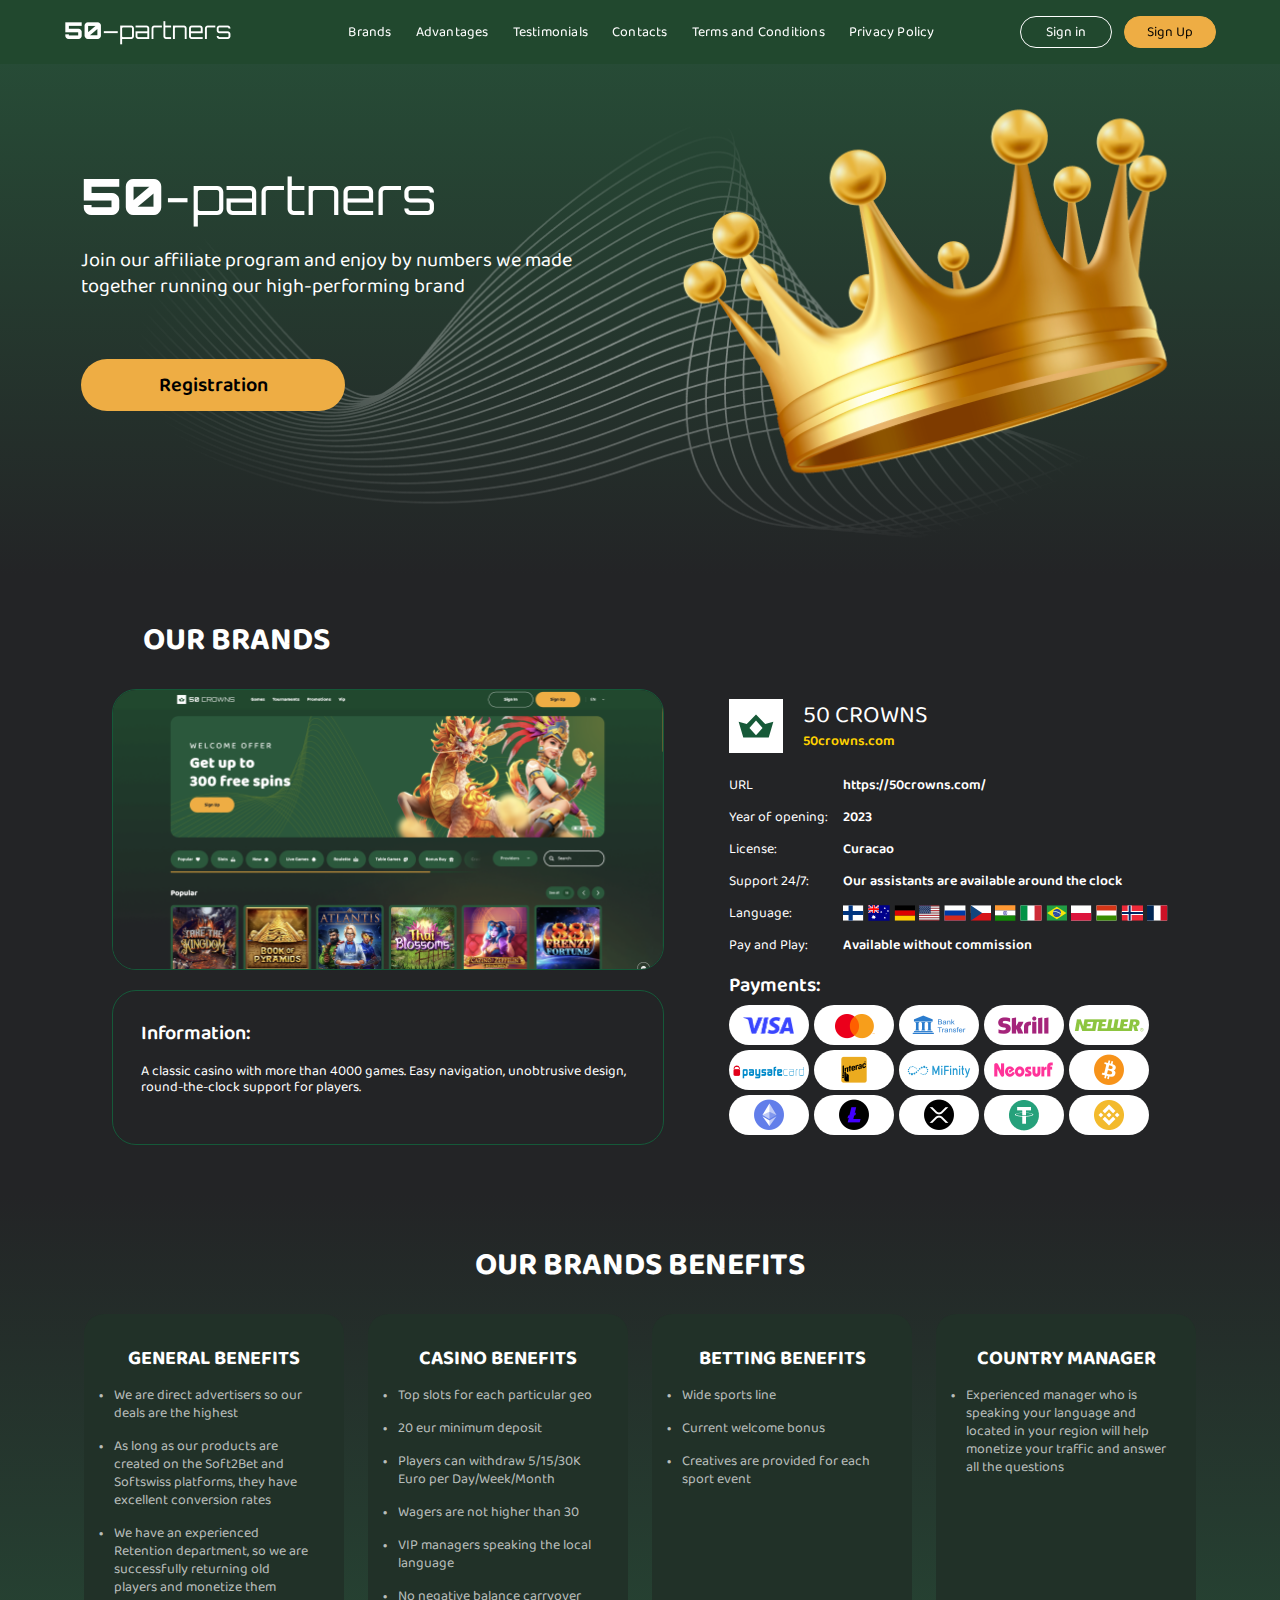
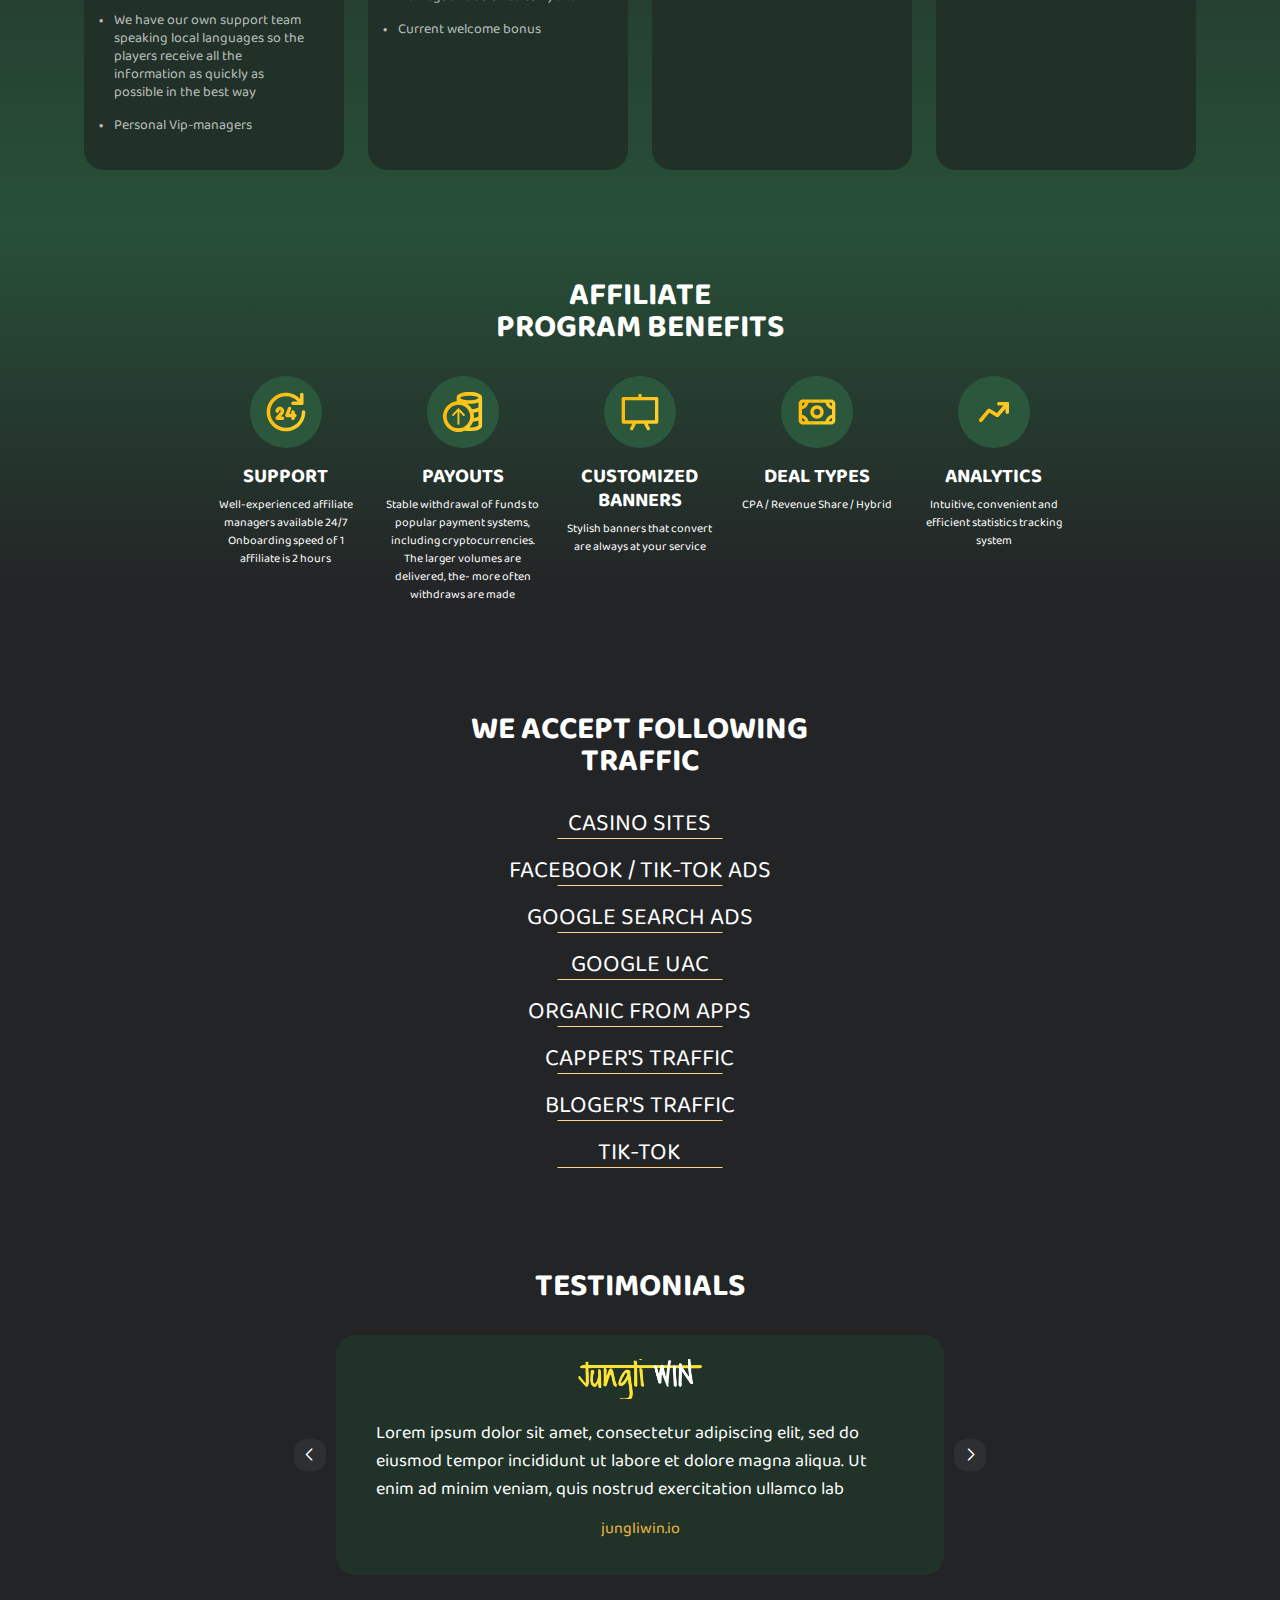
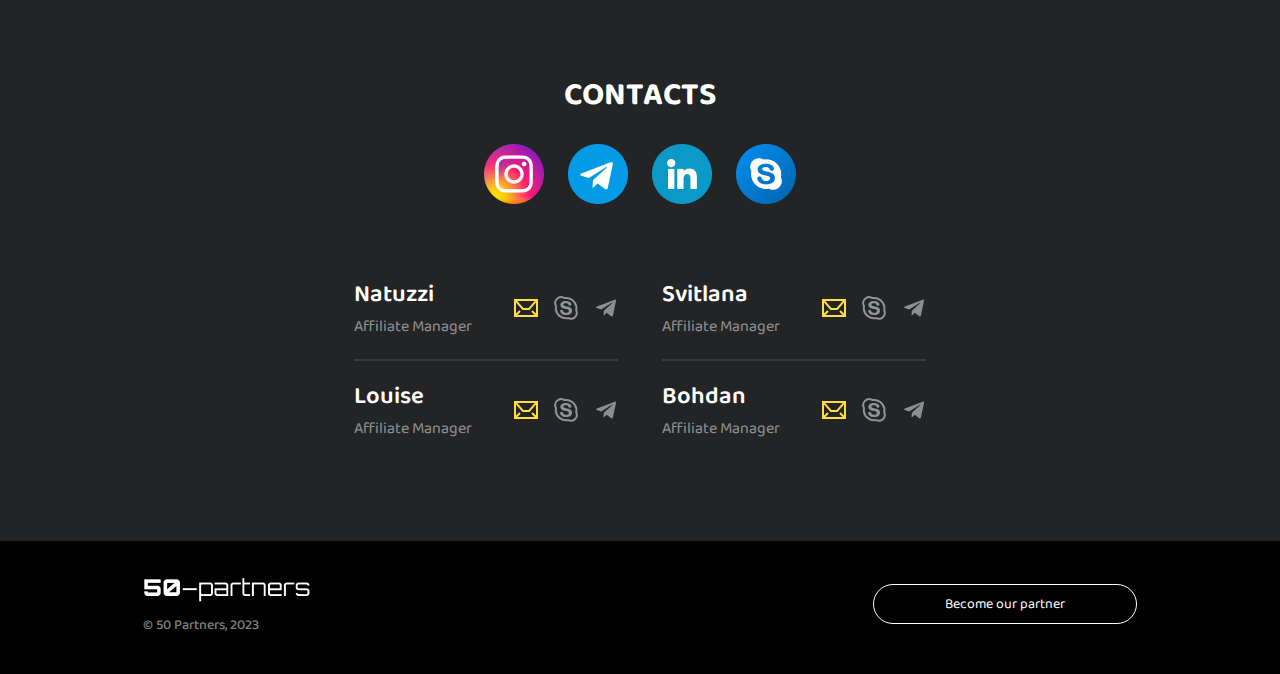
==== index.html @ 48971301 "img added" ====
<!DOCTYPE html>
<html lang="en">
  <head>
    <meta charset="UTF-8" />
    <meta http-equiv="X-UA-Compatible" content="IE=edge" />
    <meta name="viewport" content="width=device-width, initial-scale=1.0" />
    <link rel="icon" href="img/our-brands/flags/50-crowns_logo.svg" type="image/x-icon" />
    <link rel="preconnect" href="https://fonts.googleapis.com" />
    <link rel="preconnect" href="https://fonts.gstatic.com" crossorigin />
    <link
      href="https://fonts.googleapis.com/css2?family=Baloo+2:wght@400;500;700&family=Orbitron:wght@500;700;900&display=swap"
      rel="stylesheet"
    />
    <!-- Slider-swiper -->
    <link rel="stylesheet" href="https://cdn.jsdelivr.net/npm/swiper@9/swiper-bundle.min.css" />
    <!-- Slider-swiper -->
    <title>50 CROWNS</title>
    <link rel="stylesheet" href="css/index.css" />
  </head>
  <body>
    <header>
      <div class="header_wrapper mycontainer">
        <nav class="navbar">
          <a href="#" class="logo_wrapper">
            <img src="img/header/main-logo.png" alt="logo" class="main-logo" />
          </a>

          <ul class="navbar_menu">
            <li><a class="nav_elem" href="#">Brands</a></li>
            <li><a class="nav_elem" href="#">Advantages</a></li>
            <li><a class="nav_elem" href="#">Testimonials</a></li>
            <li><a class="nav_elem" href="#">Contacts</a></li>
            <li><a class="nav_elem" href="#">Terms and Conditions</a></li>
            <li><a class="nav_elem" href="#">Privacy Policy</a></li>
          </ul>
          <div class="header_button_pair">
            <button class="main_button">Sign in</button>
            <button class="main_button fill_button">Sign Up</button>
          </div>
          <div class="burger">
            <div class="burger_space" id="burger">
              <span class="stick"></span>
              <span class="stick"></span>
              <span class="stick"></span>
            </div>
          </div>
        </nav>
        <div class="popup" id="popup">
          <div class="popup_textblock" id="popupSlide">
            <ul class="navbar_menu_mobile">
              <li><a class="nav_elem_mobile" href="#">Brands</a></li>
              <li><a class="nav_elem_mobile" href="#">Advantages</a></li>
              <li><a class="nav_elem_mobile" href="#">Testimonials</a></li>
              <li><a class="nav_elem_mobile" href="#">Contacts</a></li>
              <li><a class="nav_elem_mobile" href="#">Terms and Conditions</a></li>
              <li><a class="nav_elem_mobile" href="#">Privacy Policy</a></li>
              <div class="header_button_pair mob_menu_buttons">
                <button class="main_button mob_menu_button button_background_change">
                  Sign in
                </button>
                <button class="main_button fill_button mob_menu_button">Sign Up</button>
              </div>
            </ul>
          </div>
        </div>
      </div>
    </header>
    <section class="main_picture">
      <!-- <img class="main_bg_image" src="img/main/main-crown.png" /> -->
      <div class="main_picture_wrapper">
        <img src="img/main/crown.png" alt="crown bg" class="main_picture_mobile-crown" />
        <img src="img/main/nest-big.png" alt="nest bg" class="main_picture_mobile-big-nest" />
        <img src="img/main/nest-small.png" alt="nest bg" class="main_picture_mobile-small-nest" />
        <div class="main_container">
          <div class="main_picture__content_wrapper">
            <h1><span class="bold-part">50</span>-partners</h1>
            <p class="main_picture__content_subtitle">
              Join our affiliate program and enjoy by numbers we made together running our
              high-performing brand
            </p>
            <button class="main_picture__content_registration_button fill_button">
              Registration
            </button>
          </div>
        </div>
      </div>
    </section>
    <section class="our_brands">
      <div class="mycontainer our_brands_container">
        <h2>OUR BRANDS</h2>
        <div class="our_brands_content">
          <div class="our_brands_content_windows">
            <div class="our_brands_content_windows_printscreen_wrapper">
              <img
                src="img/our-brands/game-screen.png"
                alt="game screen"
                class="our_brands_content_windows_printscreen"
              />
            </div>
            <div class="our_brands_content_windows_info">
              <p class="our_brands_content_windows_info__title">Information:</p>
              <p class="our_brands_content_windows_info__text">
                A classic casino with more than 4000 games. Easy navigation, unobtrusive design,
                round-the-clock support for players.
              </p>
            </div>
          </div>
          <div class="our_brands_content_info">
            <div class="our_brands_content_info__logo-text">
              <div class="our_brands_content_info__logo-text_logo_wrapper">
                <img src="img/our-brands/flags/50-crowns_logo.svg" alt="50-crowns small logo" />
              </div>
              <div class="our_brands_content_info__logo-text_title_wrapper">
                <p class="our_brands_content_info__logo-text_title">50 CROWNS</p>
                <a
                  href="https://www.50crowns.com/"
                  class="our_brands_content_info__logo-text_subtitle"
                  >50crowns.com</a
                >
              </div>
            </div>
            <div class="our_brands_content_info__priorities">
              <div class="our_brands_content_info__priorities_titles">
                <p class="our_brands_content_info__priorities_title">URL</p>
                <p class="our_brands_content_info__priorities_title">Year of opening:</p>
                <p class="our_brands_content_info__priorities_title">License:</p>
                <p class="our_brands_content_info__priorities_title">Support 24/7:</p>
                <p class="our_brands_content_info__priorities_title move-down-lang">Language:</p>
                <p class="our_brands_content_info__priorities_title move-down">Pay and Play:</p>
              </div>
              <div class="our_brands_content_info__priorities_parameters">
                <div class="our_brands_content_info__priorities_parameter">
                  <a
                    href="https://50crowns.com/"
                    class="our_brands_content_info__priorities_parameter-link"
                    >https://50crowns.com/</a
                  >
                </div>
                <div class="our_brands_content_info__priorities_parameter">2023</div>
                <div class="our_brands_content_info__priorities_parameter">Curacao</div>
                <div class="our_brands_content_info__priorities_parameter">
                  Our assistants are available around the clock
                </div>
                <div class="our_brands_content_info__priorities_parameter">
                  <div class="our_brands_content_info__priorities_parameter_flags_wrapper">
                    <img src="img/our-brands/flags/finland.svg" alt="" class="flag" />
                    <img src="img/our-brands/flags/australia.svg" alt="" class="flag" />
                    <img src="img/our-brands/flags/germany.svg" alt="" class="flag" />
                    <img src="img/our-brands/flags/US.svg" alt="" class="flag" />
                    <img src="img/our-brands/flags/russia.svg" alt="" class="flag" />
                    <img src="img/our-brands/flags/Chekh.svg" alt="" class="flag" />
                    <img src="img/our-brands/flags/India.svg" alt="" class="flag" />
                    <img src="img/our-brands/flags/Latvia.svg" alt="" class="flag" />
                    <img src="img/our-brands/flags/Brazil.svg" alt="" class="flag" />
                    <img src="img/our-brands/flags/Poland.svg" alt="" class="flag" />
                    <img src="img/our-brands/flags/Hungary.svg" alt="" class="flag" />
                    <img src="img/our-brands/flags/Norway.svg" alt="" class="flag" />
                    <img src="img/our-brands/flags/France.svg" alt="" class="flag" />
                  </div>
                </div>
                <div class="our_brands_content_info__priorities_parameter">
                  Available without commission
                </div>
              </div>
            </div>
            <div class="our_brands_content_info__payments">
              <p class="our_brands_content_info__payments_title">Payments:</p>
              <div class="our_brands_content_info__payments_items">
                <div class="our_brands_content_info__payments_item">
                  <img src="img/our-brands/payments/visa.png" alt="" class="payment_type visa" />
                </div>
                <div class="our_brands_content_info__payments_item">
                  <img
                    src="img/our-brands/payments/mastercard.png"
                    alt=""
                    class="payment_type mastercard"
                  />
                </div>
                <div class="our_brands_content_info__payments_item">
                  <img
                    src="img/our-brands/payments/bank-transfer.png"
                    alt=""
                    class="payment_type bank_transfer"
                  />
                </div>
                <div class="our_brands_content_info__payments_item">
                  <img
                    src="img/our-brands/payments/skrill.png"
                    alt=""
                    class="payment_type skrill"
                  />
                </div>
                <div class="our_brands_content_info__payments_item">
                  <img
                    src="img/our-brands/payments/neteller.png"
                    alt=""
                    class="payment_type neteller"
                  />
                </div>
                <div class="our_brands_content_info__payments_item">
                  <img
                    src="img/our-brands/payments/paysafecard.png"
                    alt=""
                    class="payment_type paysafecard"
                  />
                </div>
                <div class="our_brands_content_info__payments_item">
                  <img
                    src="img/our-brands/payments/interac.png"
                    alt=""
                    class="payment_type interac"
                  />
                </div>
                <div class="our_brands_content_info__payments_item">
                  <img
                    src="img/our-brands/payments/mifinity.png"
                    alt=""
                    class="payment_type mifinity"
                  />
                </div>
                <div class="our_brands_content_info__payments_item">
                  <img
                    src="img/our-brands/payments/neosurf.png"
                    alt=""
                    class="payment_type neosurf"
                  />
                </div>
                <div class="our_brands_content_info__payments_item">
                  <img src="img/our-brands/payments/btc.png" alt="" class="payment_type btc" />
                </div>
                <div class="our_brands_content_info__payments_item">
                  <img
                    src="img/our-brands/payments/etc-blue-arrows.png"
                    alt=""
                    class="payment_type etc"
                  />
                </div>
                <div class="our_brands_content_info__payments_item">
                  <img
                    src="img/our-brands/payments/ltc-big-L.png"
                    alt=""
                    class="payment_type ltc"
                  />
                </div>
                <div class="our_brands_content_info__payments_item">
                  <img
                    src="img/our-brands/payments/xrp-big-X.png"
                    alt=""
                    class="payment_type bigx"
                  />
                </div>
                <div class="our_brands_content_info__payments_item">
                  <img src="img/our-brands/payments/big-T.png" alt="" class="payment_type bigt" />
                </div>
                <div class="our_brands_content_info__payments_item">
                  <img
                    src="img/our-brands/payments/BNB-last-orange.png"
                    alt=""
                    class="payment_type bnb"
                  />
                </div>
              </div>
            </div>
          </div>
        </div>
      </div>
    </section>
    <section class="benefits">
      <div class="mycontainer">
        <h2 class="middle_title">OUR BRANDS BENEFITS</h2>
        <div class="benefits_content">
          <div class="benefits_content_pair">
            <div class="benefits_content_item">
              <p class="benefits_content_item_title">GENERAL BENEFITS</p>
              <ul class="benefits_content_item_text-list">
                <li class="benefits_content_item_text">
                  We are direct advertisers so our deals are the highest
                </li>
                <li class="benefits_content_item_text">
                  As long as our products are created on the Soft2Bet and Softswiss platforms, they
                  have excellent conversion rates
                </li>
                <li class="benefits_content_item_text">
                  We have an experienced Retention department, so we are successfully returning old
                  players and monetize them
                </li>
                <li class="benefits_content_item_text">
                  We have our own support team speaking local languages so the players receive all
                  the information as quickly as possible in the best way
                </li>
                <li class="benefits_content_item_text">Personal Vip-managers</li>
              </ul>
            </div>
            <div class="benefits_content_item">
              <p class="benefits_content_item_title">CASINO BENEFITS</p>
              <ul class="benefits_content_item_text-list">
                <li class="benefits_content_item_text">Top slots for each particular geo</li>
                <li class="benefits_content_item_text">20 eur minimum deposit</li>
                <li class="benefits_content_item_text">
                  Players can withdraw 5/15/30K Euro per Day/Week/Month
                </li>
                <li class="benefits_content_item_text">Wagers are not higher than 30</li>
                <li class="benefits_content_item_text">VIP managers speaking the local language</li>
                <li class="benefits_content_item_text">No negative balance carryover</li>
                <li class="benefits_content_item_text">Current welcome bonus</li>
              </ul>
            </div>
          </div>
          <div class="benefits_content_pair">
            <div class="benefits_content_item">
              <p class="benefits_content_item_title">BETTING BENEFITS</p>
              <ul class="benefits_content_item_text-list">
                <li class="benefits_content_item_text">Wide sports line</li>
                <li class="benefits_content_item_text">Current welcome bonus</li>
                <li class="benefits_content_item_text">
                  Creatives are provided for each sport event
                </li>
              </ul>
            </div>
            <div class="benefits_content_item">
              <p class="benefits_content_item_title">COUNTRY MANAGER</p>
              <ul class="benefits_content_item_text-list">
                <li class="benefits_content_item_text">
                  Experienced manager who is speaking your language and located in your region will
                  help monetize your traffic and answer all the questions
                </li>
              </ul>
            </div>
          </div>
        </div>
      </div>
    </section>
    <section class="affiliate">
      <div class="mycontainer affiliate_container">
        <h2 class="middle_title">AFFILIATE<br />PROGRAM BENEFITS</h2>
        <div class="affiliate_content_wrapper">
          <div class="affiliate_group3">
            <div class="affiliate_content_item">
              <div class="affiliate_content_item_icon_wrapper">
                <img
                  src="img/affiliate/support.svg"
                  alt="support icon"
                  class="affiliate_content_item_icon"
                />
              </div>
              <p class="affiliate_content_item_title">SUPPORT</p>
              <p class="affiliate_content_item_text">
                Well-experienced affiliate managers available 24/7 Onboarding speed of 1 affiliate
                is 2 hours
              </p>
            </div>
            <div class="affiliate_content_item">
              <div class="affiliate_content_item_icon_wrapper">
                <img
                  src="img/affiliate/payouts.svg"
                  alt="payouts icon"
                  class="affiliate_content_item_icon"
                />
              </div>
              <p class="affiliate_content_item_title">PAYOUTS</p>
              <p class="affiliate_content_item_text">
                Stable withdrawal of funds to popular payment systems, including cryptocurrencies.
                The larger volumes are delivered, the- more often withdraws are made
              </p>
            </div>
            <div class="affiliate_content_item">
              <div class="affiliate_content_item_icon_wrapper">
                <img
                  src="img/affiliate/banners.svg"
                  alt="banners icon"
                  class="affiliate_content_item_icon"
                />
              </div>
              <p class="affiliate_content_item_title">
                CUSTOMIZED <br />
                BANNERS
              </p>
              <p class="affiliate_content_item_text">
                Stylish banners that convert are always at your service
              </p>
            </div>
          </div>
          <div class="affiliate_group2">
            <div class="affiliate_content_item">
              <div class="affiliate_content_item_icon_wrapper">
                <img
                  src="img/affiliate/money.svg"
                  alt="money icon"
                  class="affiliate_content_item_icon"
                />
              </div>
              <p class="affiliate_content_item_title">DEAL TYPES</p>
              <p class="affiliate_content_item_text">CPA / Revenue Share / Hybrid</p>
            </div>
            <div class="affiliate_content_item">
              <div class="affiliate_content_item_icon_wrapper">
                <img
                  src="img/affiliate/graph-arrow.svg"
                  alt="graph icon"
                  class="affiliate_content_item_icon"
                />
              </div>
              <p class="affiliate_content_item_title">ANALYTICS</p>
              <p class="affiliate_content_item_text">
                Intuitive, convenient and efficient statistics tracking system
              </p>
            </div>
          </div>
        </div>
      </div>
    </section>
    <section class="traffic">
      <div class="mycontainer">
        <h2 class="middle_title">
          WE ACCEPT FOLLOWING<br />
          TRAFFIC
        </h2>
        <div class="traffic_content_wrapper">
          <p class="traffic_content_item">CASINO SITES</p>
          <p class="traffic_content_item">FACEBOOK / TIK-TOK ADS</p>
          <p class="traffic_content_item">GOOGLE SEARCH ADS</p>
          <p class="traffic_content_item">GOOGLE UAC</p>
          <p class="traffic_content_item">ORGANIC FROM APPS</p>
          <p class="traffic_content_item">CAPPER'S TRAFFIC</p>
          <p class="traffic_content_item">BLOGER'S TRAFFIC</p>
          <p class="traffic_content_item">TIK-TOK</p>
        </div>
      </div>
    </section>
    <section class="testimonials">
      <div class="mycontainer">
        <h2 class="middle_title">TESTIMONIALS</h2>
      </div>
      <div class="testimonials_slider">
        <div class="swiper-button-prev"></div>
        <div class="swiper mySwiper">
          <div class="swiper-wrapper">
            <div class="swiper-slide">
              <div class="testimonials_slider_logo_wrapper">
                <img src="img/testimonials/content-logo.png" alt="jungli win logo" />
              </div>
              <p class="testimonials_slider_text">
                Lorem ipsum dolor sit amet, consectetur adipiscing elit, sed do eiusmod tempor
                incididunt ut labore et dolore magna aliqua. Ut enim ad minim veniam, quis nostrud
                exercitation ullamco lab
              </p>
              <a class="testimonials_slider_link" href="http://jungliwin.io/">jungliwin.io</a>
            </div>
            <div class="swiper-slide">
              <div class="testimonials_slider_logo_wrapper">
                <img
                  class="testimonials_slider_logo"
                  src="img/testimonials/content-logo.png"
                  alt="jungli win logo"
                />
              </div>
              <p class="testimonials_slider_text">
                Lorem ipsum dolor sit amet, consectetur adipiscing elit, sed do eiusmod tempor
                incididunt ut labore et dolore magna aliqua. Ut enim ad minim veniam, quis nostrud
                exercitation ullamco lab
              </p>
              <a class="testimonials_slider_link" href="http://jungliwin.io/">jungliwin.io</a>
            </div>
            <div class="swiper-slide">
              <div class="testimonials_slider_logo_wrapper">
                <img src="img/testimonials/content-logo.png" alt="jungli win logo" />
              </div>
              <p class="testimonials_slider_text">
                Lorem ipsum dolor sit amet, consectetur adipiscing elit, sed do eiusmod tempor
                incididunt ut labore et dolore magna aliqua. Ut enim ad minim veniam, quis nostrud
                exercitation ullamco lab
              </p>
              <a class="testimonials_slider_link" href="http://jungliwin.io/">jungliwin.io</a>
            </div>
          </div>
        </div>
        <div class="swiper-button-next"></div>
      </div>
    </section>
    <section class="contacts">
      <div class="mycontainer contacts_container">
        <h2 class="middle_title">CONTACTS</h2>
        <div class="contacts_socials_wrapper">
          <a href="" class="contacts_socials_link">
            <img
              src="img/contacts/instagram.png"
              alt="instagram icon"
              class="contacts_socials_img"
            />
          </a>
          <a href="" class="contacts_socials_link">
            <img src="img/contacts/telegram.png" alt="telegram icon" class="contacts_socials_img" />
          </a>
          <a href="" class="contacts_socials_link">
            <img src="img/contacts/linkedin.png" alt="linkedin icon" class="contacts_socials_img" />
          </a>
          <a href="" class="contacts_socials_link">
            <img src="img/contacts/skype.png" alt="skype icon" class="contacts_socials_img" />
          </a>
        </div>
        <div class="contacts_persons_wrapper">
          <div class="contacts_persons_pair">
            <div class="contacts_person underline-add">
              <div class="contacts_person_info">
                <p class="contacts_person_info_name">Natuzzi</p>
                <p class="contacts_person_info_position">Affiliate Manager</p>
              </div>
              <div class="contacts_person_links">
                <a href="" class="contact_person_link">
                  <img
                    src="img/contacts/letter.svg"
                    alt="letter icon"
                    class="contact_person_links_icon"
                  />
                </a>
                <a href="" class="contact_person_link">
                  <img
                    src="img/contacts/skype.svg"
                    alt="skype icon"
                    class="contact_person_links_icon"
                  />
                </a>
                <a href="" class="contact_person_link">
                  <img
                    src="img/contacts/telegram.svg"
                    alt="telegram icon"
                    class="contact_person_links_icon"
                  />
                </a>
              </div>
            </div>
            <div class="contacts_person underline-add">
              <div class="contacts_person_info">
                <p class="contacts_person_info_name">Svitlana</p>
                <p class="contacts_person_info_position">Affiliate Manager</p>
              </div>
              <div class="contacts_person_links">
                <a href="" class="contact_person_link">
                  <img
                    src="img/contacts/letter.svg"
                    alt="letter icon"
                    class="contact_person_links_icon"
                  />
                </a>
                <a href="" class="contact_person_link">
                  <img
                    src="img/contacts/skype.svg"
                    alt="skype icon"
                    class="contact_person_links_icon"
                  />
                </a>
                <a href="" class="contact_person_link">
                  <img
                    src="img/contacts/telegram.svg"
                    alt="telegram icon"
                    class="contact_person_links_icon"
                  />
                </a>
              </div>
            </div>
          </div>
          <div class="contacts_persons_pair">
            <div class="contacts_person">
              <div class="contacts_person_info">
                <p class="contacts_person_info_name">Louise</p>
                <p class="contacts_person_info_position">Affiliate Manager</p>
              </div>
              <div class="contacts_person_links">
                <a href="" class="contact_person_link">
                  <img
                    src="img/contacts/letter.svg"
                    alt="letter icon"
                    class="contact_person_links_icon"
                  />
                </a>
                <a href="" class="contact_person_link">
                  <img
                    src="img/contacts/skype.svg"
                    alt="skype icon"
                    class="contact_person_links_icon"
                  />
                </a>
                <a href="" class="contact_person_link">
                  <img
                    src="img/contacts/telegram.svg"
                    alt="telegram icon"
                    class="contact_person_links_icon"
                  />
                </a>
              </div>
            </div>
            <div class="contacts_person">
              <div class="contacts_person_info">
                <p class="contacts_person_info_name">Bohdan</p>
                <p class="contacts_person_info_position">Affiliate Manager</p>
              </div>
              <div class="contacts_person_links">
                <a href="" class="contact_person_link">
                  <img
                    src="img/contacts/letter.svg"
                    alt="letter icon"
                    class="contact_person_links_icon"
                  />
                </a>
                <a href="" class="contact_person_link">
                  <img
                    src="img/contacts/skype.svg"
                    alt="skype icon"
                    class="contact_person_links_icon"
                  />
                </a>
                <a href="" class="contact_person_link">
                  <img
                    src="img/contacts/telegram.svg"
                    alt="telegram icon"
                    class="contact_person_links_icon"
                  />
                </a>
              </div>
            </div>
          </div>
        </div>
      </div>
    </section>
    <footer>
      <div class="mycontainer footer_container">
        <div class="logo_copy">
          <img src="img/header/main-logo.png" alt="footer logo" class="footer_logo" />
          <p class="footer_copyright">© 50 Partners, 2023</p>
        </div>
        <button class="footer_button main_button">Become our partner</button>
      </div>
    </footer>
    <script src="js/script.js"></script>
    <!-- Swiper JS -->
    <script src="https://cdn.jsdelivr.net/npm/swiper@9/swiper-bundle.min.js"></script>
    <!-- Swiper JS -->
    <!-- Initialize Swiper -->
    <script>
      var swiper = new Swiper('.mySwiper', {
        navigation: {
          nextEl: '.swiper-button-next',
          prevEl: '.swiper-button-prev',
        },
        loop: true,
        autoplay: {
          delay: 3000,
        },
      });
    </script>
    <!-- Initialize Swiper -->
  </body>
</html>
---- css/index.css ----
@import url(common.css);
@import url(header.css);
@import url(main-picture.css);
@import url(our_brands.css);
@import url(benefits.css);
@import url(affiliate.css);
@import url(traffic.css);
@import url(testimonials.css);
@import url(contact.css);
@import url(footer.css);
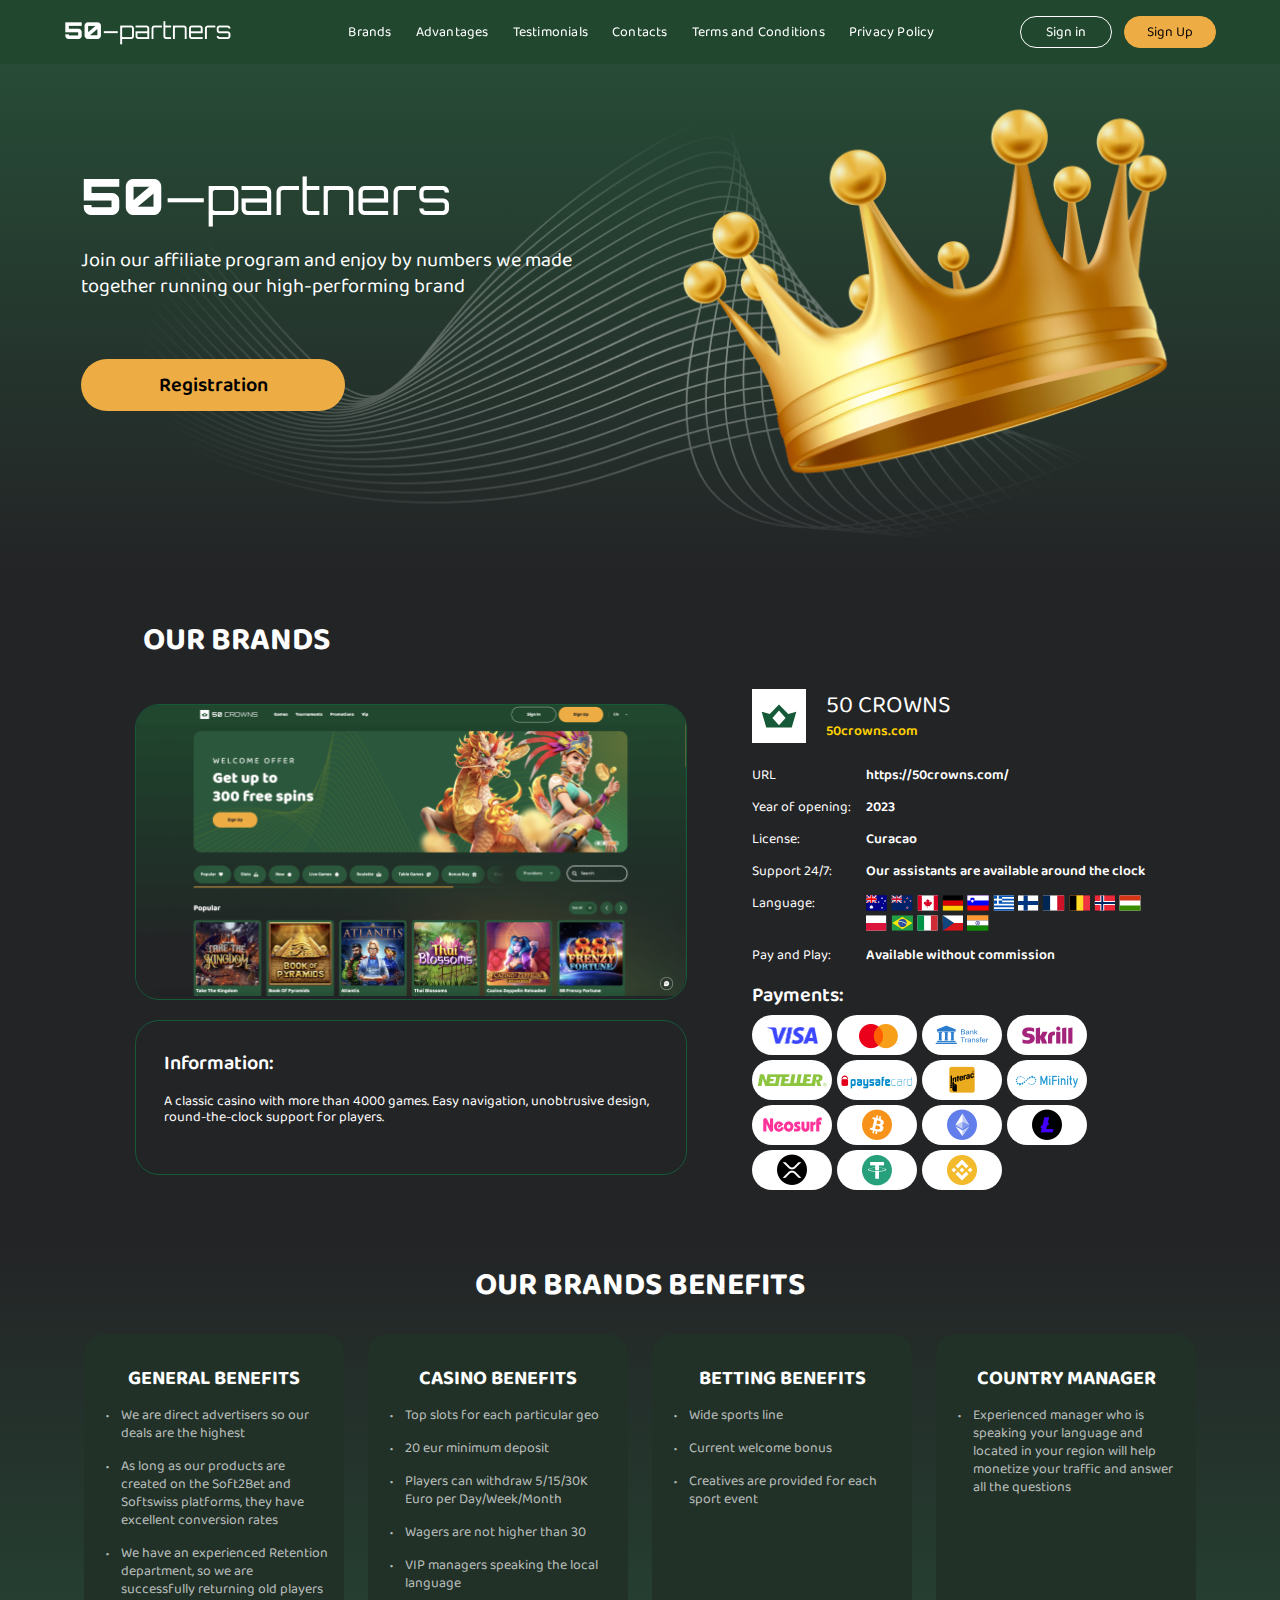
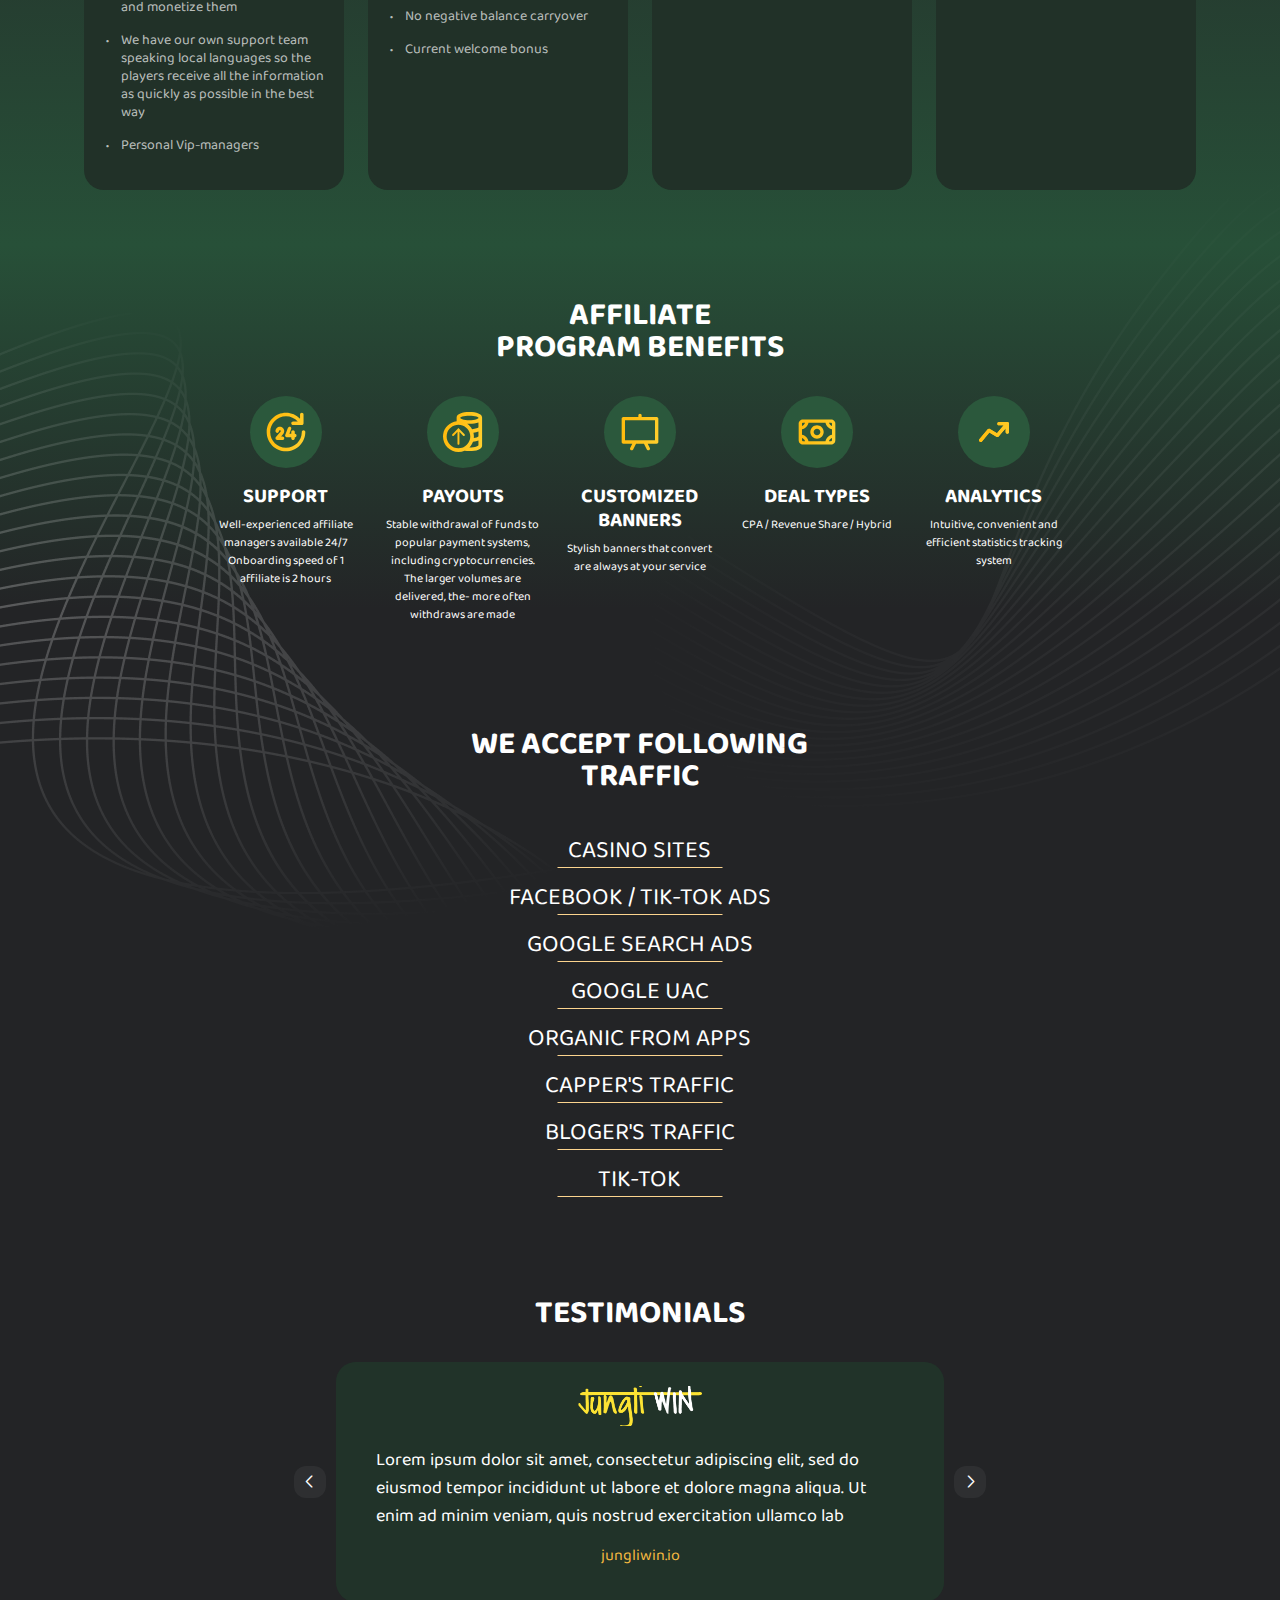
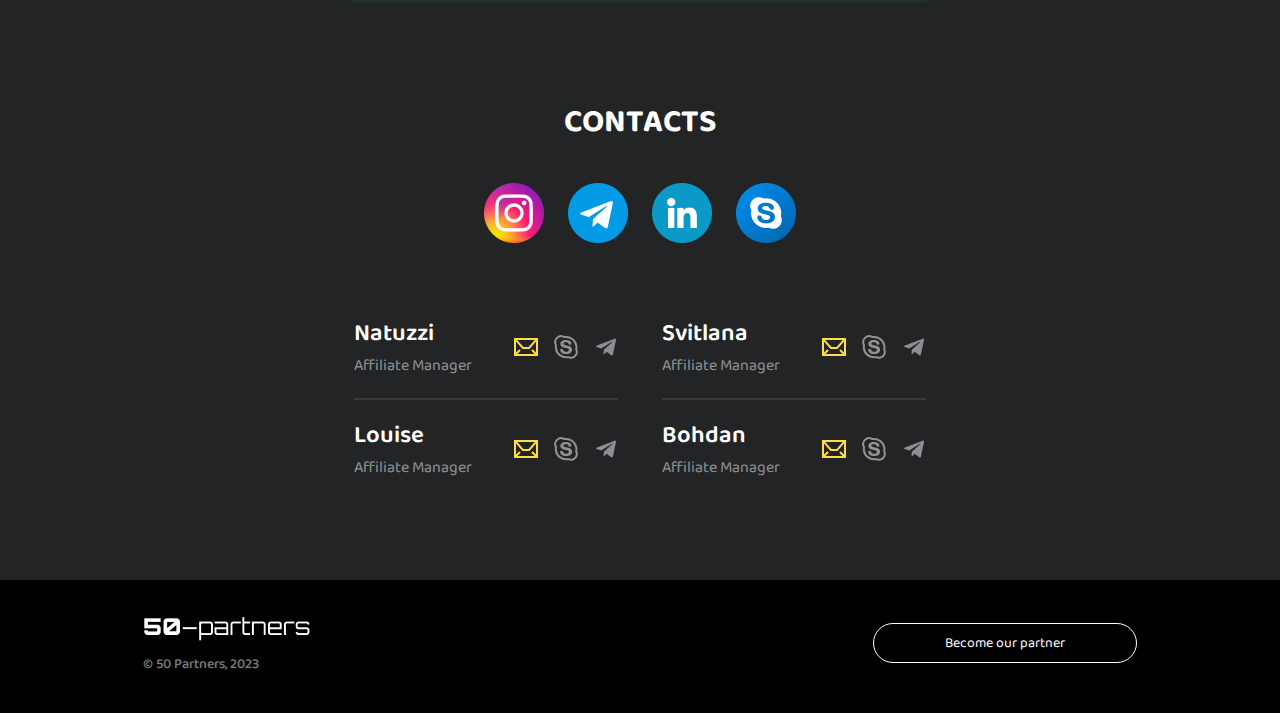
==== commit a9cdabd9: "fixes" ====
--- a/index.html
+++ b/index.html
@@ -73,7 +73,7 @@
         <img src="img/main/nest-small.png" alt="nest bg" class="main_picture_mobile-small-nest" />
         <div class="main_container">
           <div class="main_picture__content_wrapper">
-            <h1><span class="bold-part">50</span>-partners</h1>
+            <h1><span class="bold-part">50</span>—partners</h1>
             <p class="main_picture__content_subtitle">
               Join our affiliate program and enjoy by numbers we made together running our
               high-performing brand
@@ -143,19 +143,22 @@
                 </div>
                 <div class="our_brands_content_info__priorities_parameter">
                   <div class="our_brands_content_info__priorities_parameter_flags_wrapper">
+                    <img src="img/our-brands/flags/australia.svg" alt="" class="flag" />
+                    <img src="img/our-brands/flags/new-zeland.svg" alt="" class="flag" />
+                    <img src="img/our-brands/flags/Canada.svg" alt="" class="flag" />
+                    <img src="img/our-brands/flags/germany.svg" alt="" class="flag" />
+                    <img src="img/our-brands/flags/Slovenia.svg" alt="" class="flag" />
+                    <img src="img/our-brands/flags/ISR.svg" alt="" class="flag" />
                     <img src="img/our-brands/flags/finland.svg" alt="" class="flag" />
-                    <img src="img/our-brands/flags/australia.svg" alt="" class="flag" />
-                    <img src="img/our-brands/flags/germany.svg" alt="" class="flag" />
-                    <img src="img/our-brands/flags/US.svg" alt="" class="flag" />
-                    <img src="img/our-brands/flags/russia.svg" alt="" class="flag" />
+                    <img src="img/our-brands/flags/France.svg" alt="" class="flag" />
+                    <img src="img/our-brands/flags/Belgium.svg" alt="" class="flag" />
+                    <img src="img/our-brands/flags/Norway.svg" alt="" class="flag" />
+                    <img src="img/our-brands/flags/Hungary.svg" alt="" class="flag" />
+                    <img src="img/our-brands/flags/Poland.svg" alt="" class="flag" />
+                    <img src="img/our-brands/flags/Brazil.svg" alt="" class="flag" />
+                    <img src="img/our-brands/flags/Latvia.svg" alt="" class="flag" />
                     <img src="img/our-brands/flags/Chekh.svg" alt="" class="flag" />
                     <img src="img/our-brands/flags/India.svg" alt="" class="flag" />
-                    <img src="img/our-brands/flags/Latvia.svg" alt="" class="flag" />
-                    <img src="img/our-brands/flags/Brazil.svg" alt="" class="flag" />
-                    <img src="img/our-brands/flags/Poland.svg" alt="" class="flag" />
-                    <img src="img/our-brands/flags/Hungary.svg" alt="" class="flag" />
-                    <img src="img/our-brands/flags/Norway.svg" alt="" class="flag" />
-                    <img src="img/our-brands/flags/France.svg" alt="" class="flag" />
                   </div>
                 </div>
                 <div class="our_brands_content_info__priorities_parameter">
@@ -266,8 +269,8 @@
       </div>
     </section>
     <section class="benefits">
-      <div class="mycontainer">
-        <h2 class="middle_title">OUR BRANDS BENEFITS</h2>
+      <div class="mycontainer benefints_container">
+        <h2 class="middle_title our_brands_title">OUR BRANDS BENEFITS</h2>
         <div class="benefits_content">
           <div class="benefits_content_pair">
             <div class="benefits_content_item">
@@ -331,6 +334,16 @@
       </div>
     </section>
     <section class="affiliate">
+      <img
+        src="img/affiliate/left-nest.png"
+        alt="left nest background"
+        class="affiliate-left-nest"
+      />
+      <img
+        src="img/affiliate/right-nest.png"
+        alt="right nest background"
+        class="affiliate-right-nest"
+      />
       <div class="mycontainer affiliate_container">
         <h2 class="middle_title">AFFILIATE<br />PROGRAM BENEFITS</h2>
         <div class="affiliate_content_wrapper">
@@ -411,7 +424,7 @@
     </section>
     <section class="traffic">
       <div class="mycontainer">
-        <h2 class="middle_title">
+        <h2 class="middle_title traffic_title">
           WE ACCEPT FOLLOWING<br />
           TRAFFIC
         </h2>
@@ -479,7 +492,7 @@
     </section>
     <section class="contacts">
       <div class="mycontainer contacts_container">
-        <h2 class="middle_title">CONTACTS</h2>
+        <h2 class="middle_title contacts_title">CONTACTS</h2>
         <div class="contacts_socials_wrapper">
           <a href="" class="contacts_socials_link">
             <img
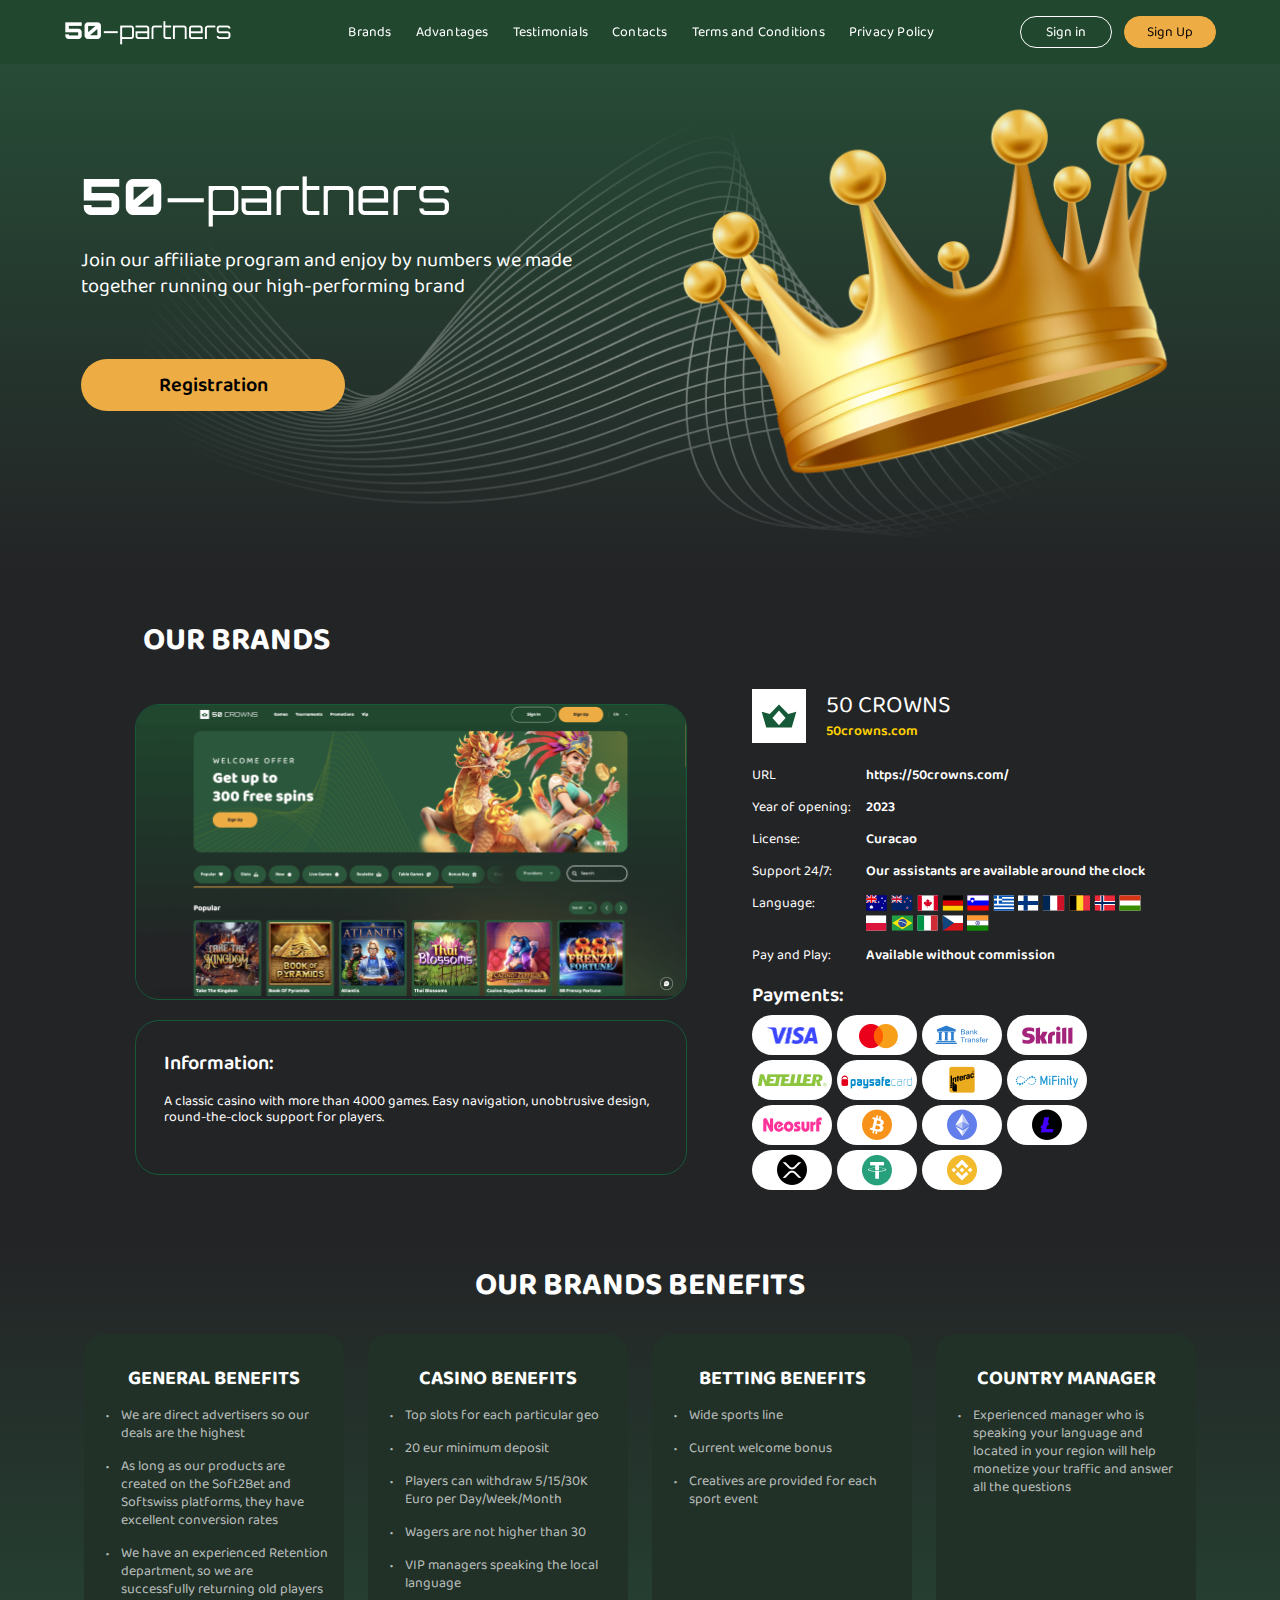
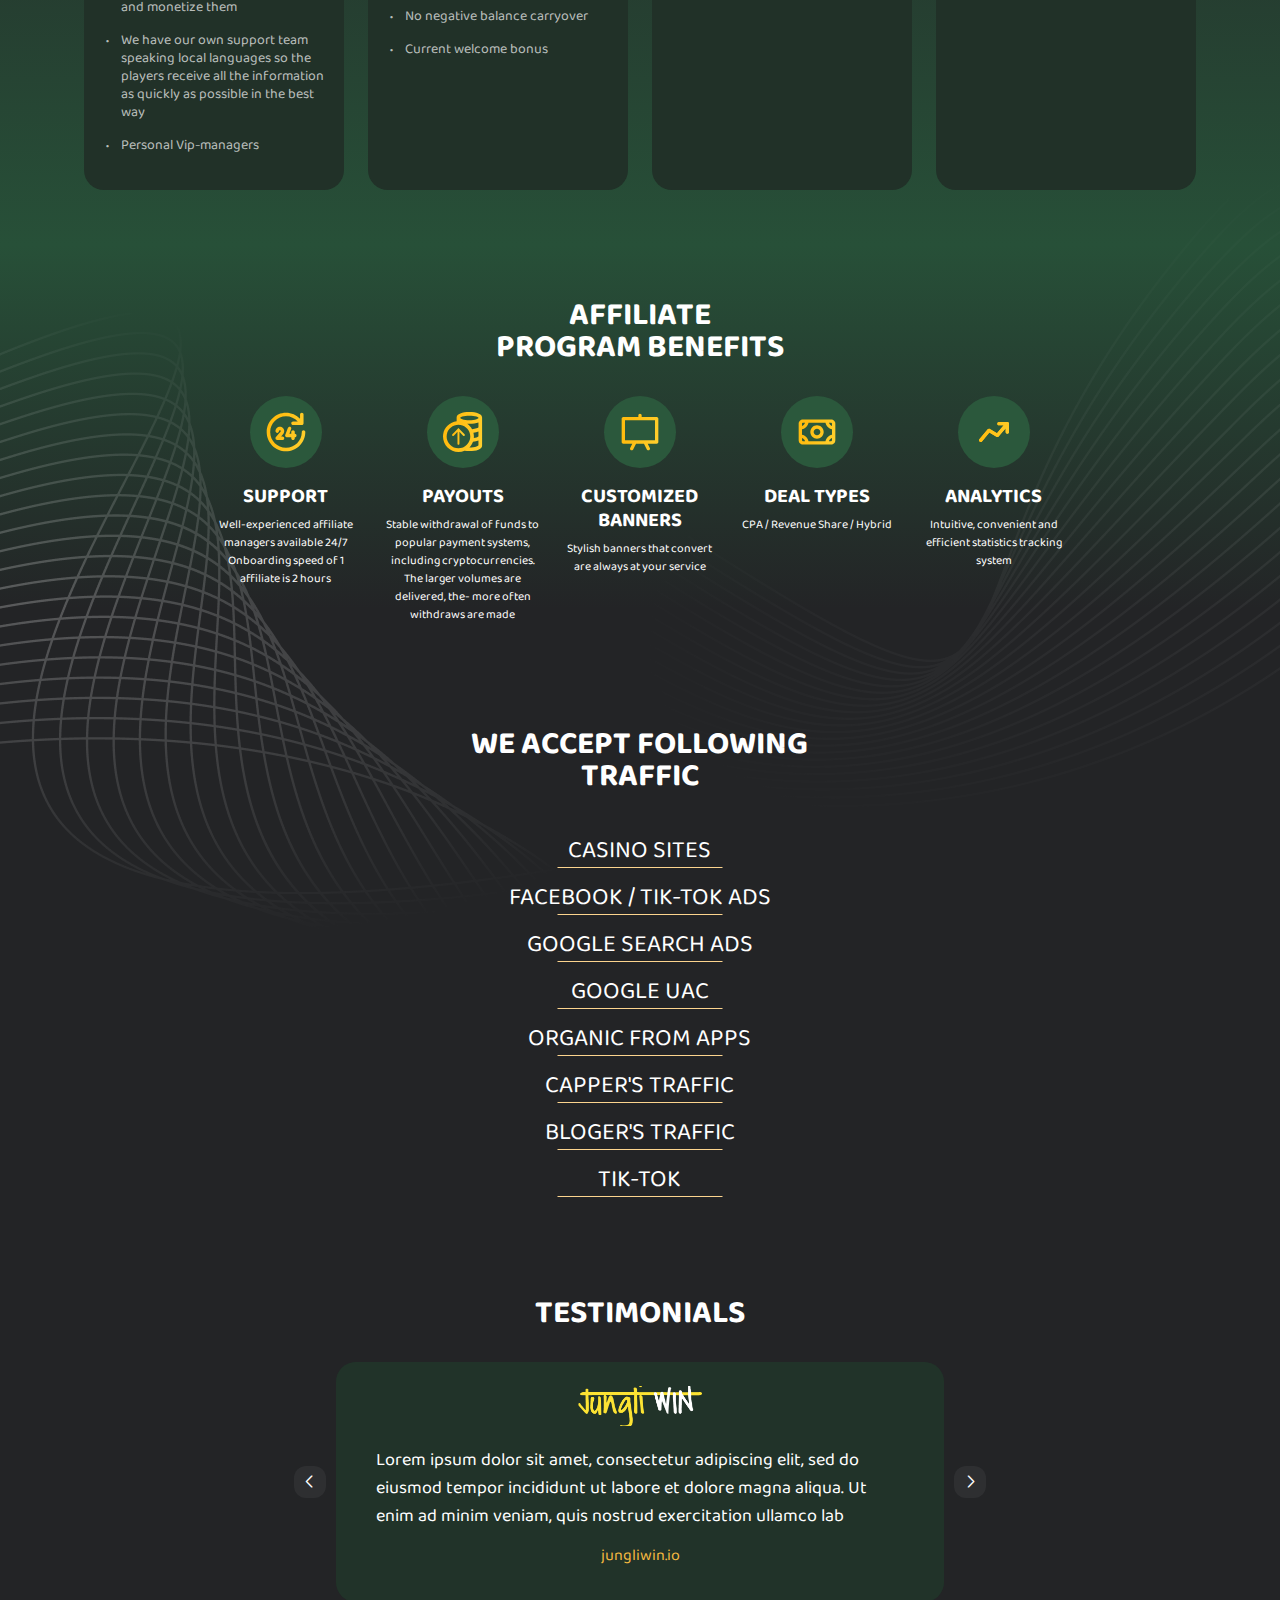
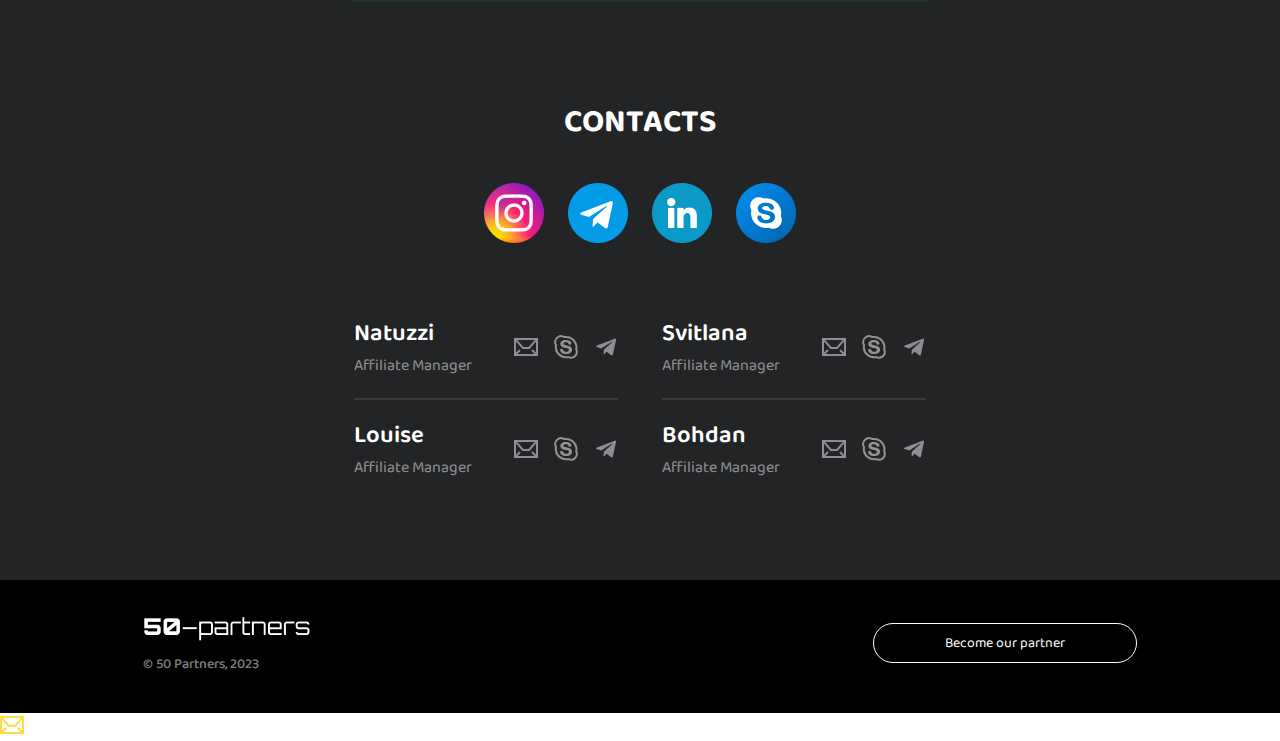
==== commit ebac4a44: "svg items hover added" ====
--- a/index.html
+++ b/index.html
@@ -26,12 +26,12 @@
           </a>
 
           <ul class="navbar_menu">
-            <li><a class="nav_elem" href="#">Brands</a></li>
-            <li><a class="nav_elem" href="#">Advantages</a></li>
-            <li><a class="nav_elem" href="#">Testimonials</a></li>
-            <li><a class="nav_elem" href="#">Contacts</a></li>
-            <li><a class="nav_elem" href="#">Terms and Conditions</a></li>
-            <li><a class="nav_elem" href="#">Privacy Policy</a></li>
+            <li><p class="nav_elem" href="" onclick="scrollToBrands()">Brands</p></li>
+            <li><p class="nav_elem" href="#" onclick="scrollToAdvantages()">Advantages</p></li>
+            <li><p class="nav_elem" href="#" onclick="scrollToTestimonials()">Testimonials</p></li>
+            <li><p class="nav_elem" href="#" onclick="scrollToContacts()">Contacts</p></li>
+            <li><p class="nav_elem" href="#">Terms and Conditions</p></li>
+            <li><p class="nav_elem" href="#">Privacy Policy</p></li>
           </ul>
           <div class="header_button_pair">
             <button class="main_button">Sign in</button>
@@ -85,7 +85,7 @@
         </div>
       </div>
     </section>
-    <section class="our_brands">
+    <section class="our_brands" id="brands">
       <div class="mycontainer our_brands_container">
         <h2>OUR BRANDS</h2>
         <div class="our_brands_content">
@@ -268,7 +268,7 @@
         </div>
       </div>
     </section>
-    <section class="benefits">
+    <section class="benefits" id="advantages">
       <div class="mycontainer benefints_container">
         <h2 class="middle_title our_brands_title">OUR BRANDS BENEFITS</h2>
         <div class="benefits_content">
@@ -440,7 +440,7 @@
         </div>
       </div>
     </section>
-    <section class="testimonials">
+    <section class="testimonials" id="testimonials">
       <div class="mycontainer">
         <h2 class="middle_title">TESTIMONIALS</h2>
       </div>
@@ -490,7 +490,7 @@
         <div class="swiper-button-next"></div>
       </div>
     </section>
-    <section class="contacts">
+    <section class="contacts" id="contacts">
       <div class="mycontainer contacts_container">
         <h2 class="middle_title contacts_title">CONTACTS</h2>
         <div class="contacts_socials_wrapper">
@@ -520,25 +520,51 @@
               </div>
               <div class="contacts_person_links">
                 <a href="" class="contact_person_link">
-                  <img
-                    src="img/contacts/letter.svg"
-                    alt="letter icon"
-                    class="contact_person_links_icon"
-                  />
-                </a>
-                <a href="" class="contact_person_link">
-                  <img
-                    src="img/contacts/skype.svg"
-                    alt="skype icon"
-                    class="contact_person_links_icon"
-                  />
-                </a>
-                <a href="" class="contact_person_link">
-                  <img
-                    src="img/contacts/telegram.svg"
-                    alt="telegram icon"
-                    class="contact_person_links_icon"
-                  />
+                  <svg width="24" height="18" viewBox="0 0 24 18">
+                    <path
+                      d="M3.2748 2H20.7252L14.5487 9H9.45127L3.2748 2ZM2 14.5858V3.5781L8.25016 10.6616L8.54873 11H9H15H15.4513L15.7498 10.6616L22 3.5781V14.5858L18.7071 11.2929L17.2929 12.7071L20.5858 16H3.41421L6.70711 12.7071L5.29289 11.2929L2 14.5858ZM2 0H0V2V16V18H2H22H24V16V2V0H22H2Z"
+                      fill="#8C8E91"
+                    />
+                  </svg>
+                </a>
+                <a href="" class="contact_person_link">
+                  <svg
+                    width="24"
+                    height="24"
+                    viewBox="0 0 24 24"
+                    fill="none"
+                    xmlns="http://www.w3.org/2000/svg"
+                  >
+                    <path
+                      fill-rule="evenodd"
+                      clip-rule="evenodd"
+                      d="M17.1666 17.2255C16.5069 17.9652 15.6767 18.4389 14.7335 18.7069C12.9649 19.2084 11.1769 19.2257 9.41512 18.7031C7.81221 18.2275 6.62927 17.2485 6.15862 15.6066C5.8244 14.4422 6.58639 13.5728 7.76251 13.7092C8.27116 13.7678 8.60538 14.0714 8.84314 14.4883C8.99222 14.7506 9.11695 15.0264 9.25142 15.2973C9.68796 16.1802 10.3915 16.6798 11.3912 16.7883C12.2097 16.8767 13.001 16.8191 13.7581 16.4809C14.0514 16.3502 14.3106 16.1696 14.522 15.9294C15.0882 15.2848 14.9859 14.3721 14.2911 13.8639C13.6197 13.3729 12.8139 13.2423 12.0295 13.0703C10.907 12.8234 9.7815 12.5899 8.72621 12.1259C7.63584 11.6465 6.74912 10.95 6.46361 9.73366C6.13231 8.32234 6.52987 7.12911 7.67579 6.21353C8.68626 5.40651 9.90233 5.14519 11.1613 5.03758C11.4526 5.01261 11.7479 5.03374 12.0412 5.03374C13.2036 5.003 14.3359 5.15479 15.3854 5.68224C16.1883 6.08671 16.8538 6.63721 17.2407 7.4644C17.4297 7.86887 17.5203 8.3012 17.3985 8.73257C17.2504 9.25618 16.8889 9.62126 16.3403 9.73078C15.7683 9.84511 15.2373 9.75576 14.8767 9.23312C14.7052 8.98429 14.5405 8.72969 14.3856 8.47029C13.8945 7.64598 13.1949 7.18675 12.201 7.19059C11.7469 7.19251 11.2957 7.1781 10.8514 7.28378C10.4529 7.3789 10.0875 7.54318 9.78442 7.81988C9.2446 8.31369 9.26506 8.99293 9.84094 9.44448C10.22 9.74231 10.6692 9.90755 11.133 10.0248C12.2214 10.2986 13.3157 10.5532 14.4032 10.8327C14.9946 10.9855 15.5608 11.2142 16.1094 11.4851C18.6594 12.7456 18.4772 15.7536 17.1666 17.2255Z"
+                      fill="white"
+                      fill-opacity="0.5"
+                    />
+                    <path
+                      fill-rule="evenodd"
+                      clip-rule="evenodd"
+                      d="M22.2851 14.5182C22.2198 14.3693 22.1915 14.2319 22.2256 14.0667C22.4731 12.8609 22.4819 11.6514 22.2792 10.4351C21.3847 5.07706 16.2642 1.32058 10.824 2.04593C10.5054 2.08821 10.2413 2.03921 9.95483 1.88837C7.65521 0.677846 4.84305 1.09385 2.97314 2.90387C1.1315 4.687 0.668649 7.47313 1.84867 9.74239C1.97339 9.98161 2.01139 10.1968 1.95585 10.4629C1.84185 11.0067 1.8321 11.5639 1.80579 12.1442C1.82528 12.468 1.83113 12.8187 1.86815 13.1665C2.48399 18.9731 7.87835 23.0467 13.7521 22.1407C13.9324 22.1128 14.0825 22.1426 14.2423 22.2223C15.3521 22.7738 16.5448 22.9083 17.7453 22.72C21.6732 22.1042 23.8607 18.1238 22.2851 14.5182Z"
+                      stroke="white"
+                      stroke-opacity="0.5"
+                      stroke-width="2"
+                    />
+                  </svg>
+                </a>
+                <a href="" class="contact_person_link">
+                  <svg
+                    width="24"
+                    height="24"
+                    viewBox="0 0 24 24"
+                    fill="none"
+                    xmlns="http://www.w3.org/2000/svg"
+                  >
+                    <path
+                      d="M20.6651 3.71682L2.93509 10.5538C1.72509 11.0398 1.73209 11.7148 2.71309 12.0158L7.26509 13.4358L17.7971 6.79082C18.2951 6.48782 18.7501 6.65082 18.3761 6.98282L9.8431 14.6838H9.84109L9.8431 14.6848L9.5291 19.3768C9.9891 19.3768 10.1921 19.1658 10.4501 18.9168L12.6611 16.7668L17.2601 20.1638C18.1081 20.6308 18.7171 20.3908 18.9281 19.3788L21.9471 5.15082C22.2561 3.91182 21.4741 3.35082 20.6651 3.71682Z"
+                      fill="#8C8E91"
+                    />
+                  </svg>
                 </a>
               </div>
             </div>
@@ -549,25 +575,51 @@
               </div>
               <div class="contacts_person_links">
                 <a href="" class="contact_person_link">
-                  <img
-                    src="img/contacts/letter.svg"
-                    alt="letter icon"
-                    class="contact_person_links_icon"
-                  />
-                </a>
-                <a href="" class="contact_person_link">
-                  <img
-                    src="img/contacts/skype.svg"
-                    alt="skype icon"
-                    class="contact_person_links_icon"
-                  />
-                </a>
-                <a href="" class="contact_person_link">
-                  <img
-                    src="img/contacts/telegram.svg"
-                    alt="telegram icon"
-                    class="contact_person_links_icon"
-                  />
+                  <svg width="24" height="18" viewBox="0 0 24 18">
+                    <path
+                      d="M3.2748 2H20.7252L14.5487 9H9.45127L3.2748 2ZM2 14.5858V3.5781L8.25016 10.6616L8.54873 11H9H15H15.4513L15.7498 10.6616L22 3.5781V14.5858L18.7071 11.2929L17.2929 12.7071L20.5858 16H3.41421L6.70711 12.7071L5.29289 11.2929L2 14.5858ZM2 0H0V2V16V18H2H22H24V16V2V0H22H2Z"
+                      fill="#8C8E91"
+                    />
+                  </svg>
+                </a>
+                <a href="" class="contact_person_link">
+                  <svg
+                    width="24"
+                    height="24"
+                    viewBox="0 0 24 24"
+                    fill="none"
+                    xmlns="http://www.w3.org/2000/svg"
+                  >
+                    <path
+                      fill-rule="evenodd"
+                      clip-rule="evenodd"
+                      d="M17.1666 17.2255C16.5069 17.9652 15.6767 18.4389 14.7335 18.7069C12.9649 19.2084 11.1769 19.2257 9.41512 18.7031C7.81221 18.2275 6.62927 17.2485 6.15862 15.6066C5.8244 14.4422 6.58639 13.5728 7.76251 13.7092C8.27116 13.7678 8.60538 14.0714 8.84314 14.4883C8.99222 14.7506 9.11695 15.0264 9.25142 15.2973C9.68796 16.1802 10.3915 16.6798 11.3912 16.7883C12.2097 16.8767 13.001 16.8191 13.7581 16.4809C14.0514 16.3502 14.3106 16.1696 14.522 15.9294C15.0882 15.2848 14.9859 14.3721 14.2911 13.8639C13.6197 13.3729 12.8139 13.2423 12.0295 13.0703C10.907 12.8234 9.7815 12.5899 8.72621 12.1259C7.63584 11.6465 6.74912 10.95 6.46361 9.73366C6.13231 8.32234 6.52987 7.12911 7.67579 6.21353C8.68626 5.40651 9.90233 5.14519 11.1613 5.03758C11.4526 5.01261 11.7479 5.03374 12.0412 5.03374C13.2036 5.003 14.3359 5.15479 15.3854 5.68224C16.1883 6.08671 16.8538 6.63721 17.2407 7.4644C17.4297 7.86887 17.5203 8.3012 17.3985 8.73257C17.2504 9.25618 16.8889 9.62126 16.3403 9.73078C15.7683 9.84511 15.2373 9.75576 14.8767 9.23312C14.7052 8.98429 14.5405 8.72969 14.3856 8.47029C13.8945 7.64598 13.1949 7.18675 12.201 7.19059C11.7469 7.19251 11.2957 7.1781 10.8514 7.28378C10.4529 7.3789 10.0875 7.54318 9.78442 7.81988C9.2446 8.31369 9.26506 8.99293 9.84094 9.44448C10.22 9.74231 10.6692 9.90755 11.133 10.0248C12.2214 10.2986 13.3157 10.5532 14.4032 10.8327C14.9946 10.9855 15.5608 11.2142 16.1094 11.4851C18.6594 12.7456 18.4772 15.7536 17.1666 17.2255Z"
+                      fill="white"
+                      fill-opacity="0.5"
+                    />
+                    <path
+                      fill-rule="evenodd"
+                      clip-rule="evenodd"
+                      d="M22.2851 14.5182C22.2198 14.3693 22.1915 14.2319 22.2256 14.0667C22.4731 12.8609 22.4819 11.6514 22.2792 10.4351C21.3847 5.07706 16.2642 1.32058 10.824 2.04593C10.5054 2.08821 10.2413 2.03921 9.95483 1.88837C7.65521 0.677846 4.84305 1.09385 2.97314 2.90387C1.1315 4.687 0.668649 7.47313 1.84867 9.74239C1.97339 9.98161 2.01139 10.1968 1.95585 10.4629C1.84185 11.0067 1.8321 11.5639 1.80579 12.1442C1.82528 12.468 1.83113 12.8187 1.86815 13.1665C2.48399 18.9731 7.87835 23.0467 13.7521 22.1407C13.9324 22.1128 14.0825 22.1426 14.2423 22.2223C15.3521 22.7738 16.5448 22.9083 17.7453 22.72C21.6732 22.1042 23.8607 18.1238 22.2851 14.5182Z"
+                      stroke="white"
+                      stroke-opacity="0.5"
+                      stroke-width="2"
+                    />
+                  </svg>
+                </a>
+                <a href="" class="contact_person_link">
+                  <svg
+                    width="24"
+                    height="24"
+                    viewBox="0 0 24 24"
+                    fill="none"
+                    xmlns="http://www.w3.org/2000/svg"
+                  >
+                    <path
+                      d="M20.6651 3.71682L2.93509 10.5538C1.72509 11.0398 1.73209 11.7148 2.71309 12.0158L7.26509 13.4358L17.7971 6.79082C18.2951 6.48782 18.7501 6.65082 18.3761 6.98282L9.8431 14.6838H9.84109L9.8431 14.6848L9.5291 19.3768C9.9891 19.3768 10.1921 19.1658 10.4501 18.9168L12.6611 16.7668L17.2601 20.1638C18.1081 20.6308 18.7171 20.3908 18.9281 19.3788L21.9471 5.15082C22.2561 3.91182 21.4741 3.35082 20.6651 3.71682Z"
+                      fill="#8C8E91"
+                    />
+                  </svg>
                 </a>
               </div>
             </div>
@@ -580,25 +632,51 @@
               </div>
               <div class="contacts_person_links">
                 <a href="" class="contact_person_link">
-                  <img
-                    src="img/contacts/letter.svg"
-                    alt="letter icon"
-                    class="contact_person_links_icon"
-                  />
-                </a>
-                <a href="" class="contact_person_link">
-                  <img
-                    src="img/contacts/skype.svg"
-                    alt="skype icon"
-                    class="contact_person_links_icon"
-                  />
-                </a>
-                <a href="" class="contact_person_link">
-                  <img
-                    src="img/contacts/telegram.svg"
-                    alt="telegram icon"
-                    class="contact_person_links_icon"
-                  />
+                  <svg width="24" height="18" viewBox="0 0 24 18">
+                    <path
+                      d="M3.2748 2H20.7252L14.5487 9H9.45127L3.2748 2ZM2 14.5858V3.5781L8.25016 10.6616L8.54873 11H9H15H15.4513L15.7498 10.6616L22 3.5781V14.5858L18.7071 11.2929L17.2929 12.7071L20.5858 16H3.41421L6.70711 12.7071L5.29289 11.2929L2 14.5858ZM2 0H0V2V16V18H2H22H24V16V2V0H22H2Z"
+                      fill="#8C8E91"
+                    />
+                  </svg>
+                </a>
+                <a href="" class="contact_person_link">
+                  <svg
+                    width="24"
+                    height="24"
+                    viewBox="0 0 24 24"
+                    fill="none"
+                    xmlns="http://www.w3.org/2000/svg"
+                  >
+                    <path
+                      fill-rule="evenodd"
+                      clip-rule="evenodd"
+                      d="M17.1666 17.2255C16.5069 17.9652 15.6767 18.4389 14.7335 18.7069C12.9649 19.2084 11.1769 19.2257 9.41512 18.7031C7.81221 18.2275 6.62927 17.2485 6.15862 15.6066C5.8244 14.4422 6.58639 13.5728 7.76251 13.7092C8.27116 13.7678 8.60538 14.0714 8.84314 14.4883C8.99222 14.7506 9.11695 15.0264 9.25142 15.2973C9.68796 16.1802 10.3915 16.6798 11.3912 16.7883C12.2097 16.8767 13.001 16.8191 13.7581 16.4809C14.0514 16.3502 14.3106 16.1696 14.522 15.9294C15.0882 15.2848 14.9859 14.3721 14.2911 13.8639C13.6197 13.3729 12.8139 13.2423 12.0295 13.0703C10.907 12.8234 9.7815 12.5899 8.72621 12.1259C7.63584 11.6465 6.74912 10.95 6.46361 9.73366C6.13231 8.32234 6.52987 7.12911 7.67579 6.21353C8.68626 5.40651 9.90233 5.14519 11.1613 5.03758C11.4526 5.01261 11.7479 5.03374 12.0412 5.03374C13.2036 5.003 14.3359 5.15479 15.3854 5.68224C16.1883 6.08671 16.8538 6.63721 17.2407 7.4644C17.4297 7.86887 17.5203 8.3012 17.3985 8.73257C17.2504 9.25618 16.8889 9.62126 16.3403 9.73078C15.7683 9.84511 15.2373 9.75576 14.8767 9.23312C14.7052 8.98429 14.5405 8.72969 14.3856 8.47029C13.8945 7.64598 13.1949 7.18675 12.201 7.19059C11.7469 7.19251 11.2957 7.1781 10.8514 7.28378C10.4529 7.3789 10.0875 7.54318 9.78442 7.81988C9.2446 8.31369 9.26506 8.99293 9.84094 9.44448C10.22 9.74231 10.6692 9.90755 11.133 10.0248C12.2214 10.2986 13.3157 10.5532 14.4032 10.8327C14.9946 10.9855 15.5608 11.2142 16.1094 11.4851C18.6594 12.7456 18.4772 15.7536 17.1666 17.2255Z"
+                      fill="white"
+                      fill-opacity="0.5"
+                    />
+                    <path
+                      fill-rule="evenodd"
+                      clip-rule="evenodd"
+                      d="M22.2851 14.5182C22.2198 14.3693 22.1915 14.2319 22.2256 14.0667C22.4731 12.8609 22.4819 11.6514 22.2792 10.4351C21.3847 5.07706 16.2642 1.32058 10.824 2.04593C10.5054 2.08821 10.2413 2.03921 9.95483 1.88837C7.65521 0.677846 4.84305 1.09385 2.97314 2.90387C1.1315 4.687 0.668649 7.47313 1.84867 9.74239C1.97339 9.98161 2.01139 10.1968 1.95585 10.4629C1.84185 11.0067 1.8321 11.5639 1.80579 12.1442C1.82528 12.468 1.83113 12.8187 1.86815 13.1665C2.48399 18.9731 7.87835 23.0467 13.7521 22.1407C13.9324 22.1128 14.0825 22.1426 14.2423 22.2223C15.3521 22.7738 16.5448 22.9083 17.7453 22.72C21.6732 22.1042 23.8607 18.1238 22.2851 14.5182Z"
+                      stroke="white"
+                      stroke-opacity="0.5"
+                      stroke-width="2"
+                    />
+                  </svg>
+                </a>
+                <a href="" class="contact_person_link">
+                  <svg
+                    width="24"
+                    height="24"
+                    viewBox="0 0 24 24"
+                    fill="none"
+                    xmlns="http://www.w3.org/2000/svg"
+                  >
+                    <path
+                      d="M20.6651 3.71682L2.93509 10.5538C1.72509 11.0398 1.73209 11.7148 2.71309 12.0158L7.26509 13.4358L17.7971 6.79082C18.2951 6.48782 18.7501 6.65082 18.3761 6.98282L9.8431 14.6838H9.84109L9.8431 14.6848L9.5291 19.3768C9.9891 19.3768 10.1921 19.1658 10.4501 18.9168L12.6611 16.7668L17.2601 20.1638C18.1081 20.6308 18.7171 20.3908 18.9281 19.3788L21.9471 5.15082C22.2561 3.91182 21.4741 3.35082 20.6651 3.71682Z"
+                      fill="#8C8E91"
+                    />
+                  </svg>
                 </a>
               </div>
             </div>
@@ -609,25 +687,51 @@
               </div>
               <div class="contacts_person_links">
                 <a href="" class="contact_person_link">
-                  <img
-                    src="img/contacts/letter.svg"
-                    alt="letter icon"
-                    class="contact_person_links_icon"
-                  />
-                </a>
-                <a href="" class="contact_person_link">
-                  <img
-                    src="img/contacts/skype.svg"
-                    alt="skype icon"
-                    class="contact_person_links_icon"
-                  />
-                </a>
-                <a href="" class="contact_person_link">
-                  <img
-                    src="img/contacts/telegram.svg"
-                    alt="telegram icon"
-                    class="contact_person_links_icon"
-                  />
+                  <svg width="24" height="18" viewBox="0 0 24 18">
+                    <path
+                      d="M3.2748 2H20.7252L14.5487 9H9.45127L3.2748 2ZM2 14.5858V3.5781L8.25016 10.6616L8.54873 11H9H15H15.4513L15.7498 10.6616L22 3.5781V14.5858L18.7071 11.2929L17.2929 12.7071L20.5858 16H3.41421L6.70711 12.7071L5.29289 11.2929L2 14.5858ZM2 0H0V2V16V18H2H22H24V16V2V0H22H2Z"
+                      fill="#8C8E91"
+                    />
+                  </svg>
+                </a>
+                <a href="" class="contact_person_link">
+                  <svg
+                    width="24"
+                    height="24"
+                    viewBox="0 0 24 24"
+                    fill="none"
+                    xmlns="http://www.w3.org/2000/svg"
+                  >
+                    <path
+                      fill-rule="evenodd"
+                      clip-rule="evenodd"
+                      d="M17.1666 17.2255C16.5069 17.9652 15.6767 18.4389 14.7335 18.7069C12.9649 19.2084 11.1769 19.2257 9.41512 18.7031C7.81221 18.2275 6.62927 17.2485 6.15862 15.6066C5.8244 14.4422 6.58639 13.5728 7.76251 13.7092C8.27116 13.7678 8.60538 14.0714 8.84314 14.4883C8.99222 14.7506 9.11695 15.0264 9.25142 15.2973C9.68796 16.1802 10.3915 16.6798 11.3912 16.7883C12.2097 16.8767 13.001 16.8191 13.7581 16.4809C14.0514 16.3502 14.3106 16.1696 14.522 15.9294C15.0882 15.2848 14.9859 14.3721 14.2911 13.8639C13.6197 13.3729 12.8139 13.2423 12.0295 13.0703C10.907 12.8234 9.7815 12.5899 8.72621 12.1259C7.63584 11.6465 6.74912 10.95 6.46361 9.73366C6.13231 8.32234 6.52987 7.12911 7.67579 6.21353C8.68626 5.40651 9.90233 5.14519 11.1613 5.03758C11.4526 5.01261 11.7479 5.03374 12.0412 5.03374C13.2036 5.003 14.3359 5.15479 15.3854 5.68224C16.1883 6.08671 16.8538 6.63721 17.2407 7.4644C17.4297 7.86887 17.5203 8.3012 17.3985 8.73257C17.2504 9.25618 16.8889 9.62126 16.3403 9.73078C15.7683 9.84511 15.2373 9.75576 14.8767 9.23312C14.7052 8.98429 14.5405 8.72969 14.3856 8.47029C13.8945 7.64598 13.1949 7.18675 12.201 7.19059C11.7469 7.19251 11.2957 7.1781 10.8514 7.28378C10.4529 7.3789 10.0875 7.54318 9.78442 7.81988C9.2446 8.31369 9.26506 8.99293 9.84094 9.44448C10.22 9.74231 10.6692 9.90755 11.133 10.0248C12.2214 10.2986 13.3157 10.5532 14.4032 10.8327C14.9946 10.9855 15.5608 11.2142 16.1094 11.4851C18.6594 12.7456 18.4772 15.7536 17.1666 17.2255Z"
+                      fill="white"
+                      fill-opacity="0.5"
+                    />
+                    <path
+                      fill-rule="evenodd"
+                      clip-rule="evenodd"
+                      d="M22.2851 14.5182C22.2198 14.3693 22.1915 14.2319 22.2256 14.0667C22.4731 12.8609 22.4819 11.6514 22.2792 10.4351C21.3847 5.07706 16.2642 1.32058 10.824 2.04593C10.5054 2.08821 10.2413 2.03921 9.95483 1.88837C7.65521 0.677846 4.84305 1.09385 2.97314 2.90387C1.1315 4.687 0.668649 7.47313 1.84867 9.74239C1.97339 9.98161 2.01139 10.1968 1.95585 10.4629C1.84185 11.0067 1.8321 11.5639 1.80579 12.1442C1.82528 12.468 1.83113 12.8187 1.86815 13.1665C2.48399 18.9731 7.87835 23.0467 13.7521 22.1407C13.9324 22.1128 14.0825 22.1426 14.2423 22.2223C15.3521 22.7738 16.5448 22.9083 17.7453 22.72C21.6732 22.1042 23.8607 18.1238 22.2851 14.5182Z"
+                      stroke="white"
+                      stroke-opacity="0.5"
+                      stroke-width="2"
+                    />
+                  </svg>
+                </a>
+                <a href="" class="contact_person_link">
+                  <svg
+                    width="24"
+                    height="24"
+                    viewBox="0 0 24 24"
+                    fill="none"
+                    xmlns="http://www.w3.org/2000/svg"
+                  >
+                    <path
+                      d="M20.6651 3.71682L2.93509 10.5538C1.72509 11.0398 1.73209 11.7148 2.71309 12.0158L7.26509 13.4358L17.7971 6.79082C18.2951 6.48782 18.7501 6.65082 18.3761 6.98282L9.8431 14.6838H9.84109L9.8431 14.6848L9.5291 19.3768C9.9891 19.3768 10.1921 19.1658 10.4501 18.9168L12.6611 16.7668L17.2601 20.1638C18.1081 20.6308 18.7171 20.3908 18.9281 19.3788L21.9471 5.15082C22.2561 3.91182 21.4741 3.35082 20.6651 3.71682Z"
+                      fill="#8C8E91"
+                    />
+                  </svg>
                 </a>
               </div>
             </div>
@@ -635,6 +739,7 @@
         </div>
       </div>
     </section>
+
     <footer>
       <div class="mycontainer footer_container">
         <div class="logo_copy">
@@ -644,6 +749,15 @@
         <button class="footer_button main_button">Become our partner</button>
       </div>
     </footer>
+    <svg width="24" height="18" viewBox="0 0 24 18" fill="none" xmlns="http://www.w3.org/2000/svg">
+      <path
+        fill-rule="evenodd"
+        clip-rule="evenodd"
+        d="M3.2748 2H20.7252L14.5487 9H9.45127L3.2748 2ZM2 14.5858V3.5781L8.25016 10.6616L8.54873 11H9H15H15.4513L15.7498 10.6616L22 3.5781V14.5858L18.7071 11.2929L17.2929 12.7071L20.5858 16H3.41421L6.70711 12.7071L5.29289 11.2929L2 14.5858ZM2 0H0V2V16V18H2H22H24V16V2V0H22H2Z"
+        fill="#FFDC41"
+      />
+    </svg>
+
     <script src="js/script.js"></script>
     <!-- Swiper JS -->
     <script src="https://cdn.jsdelivr.net/npm/swiper@9/swiper-bundle.min.js"></script>
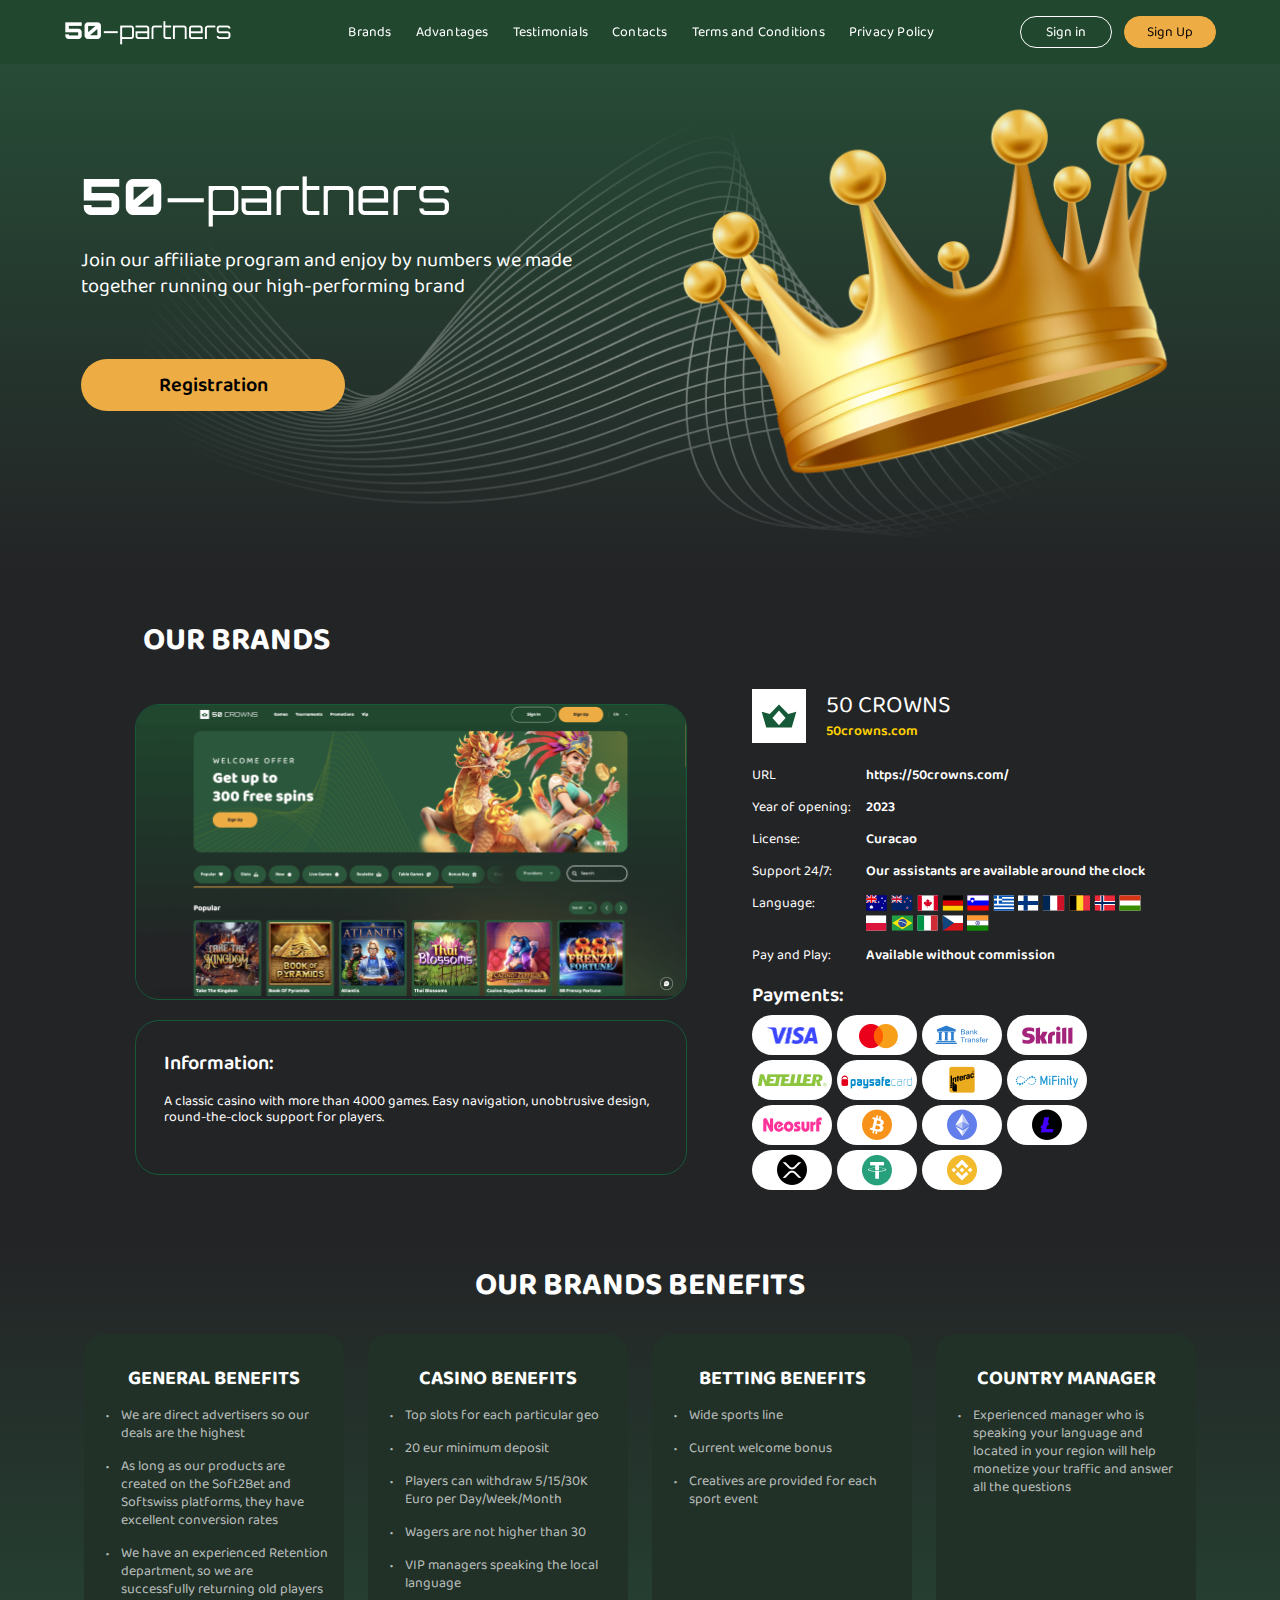
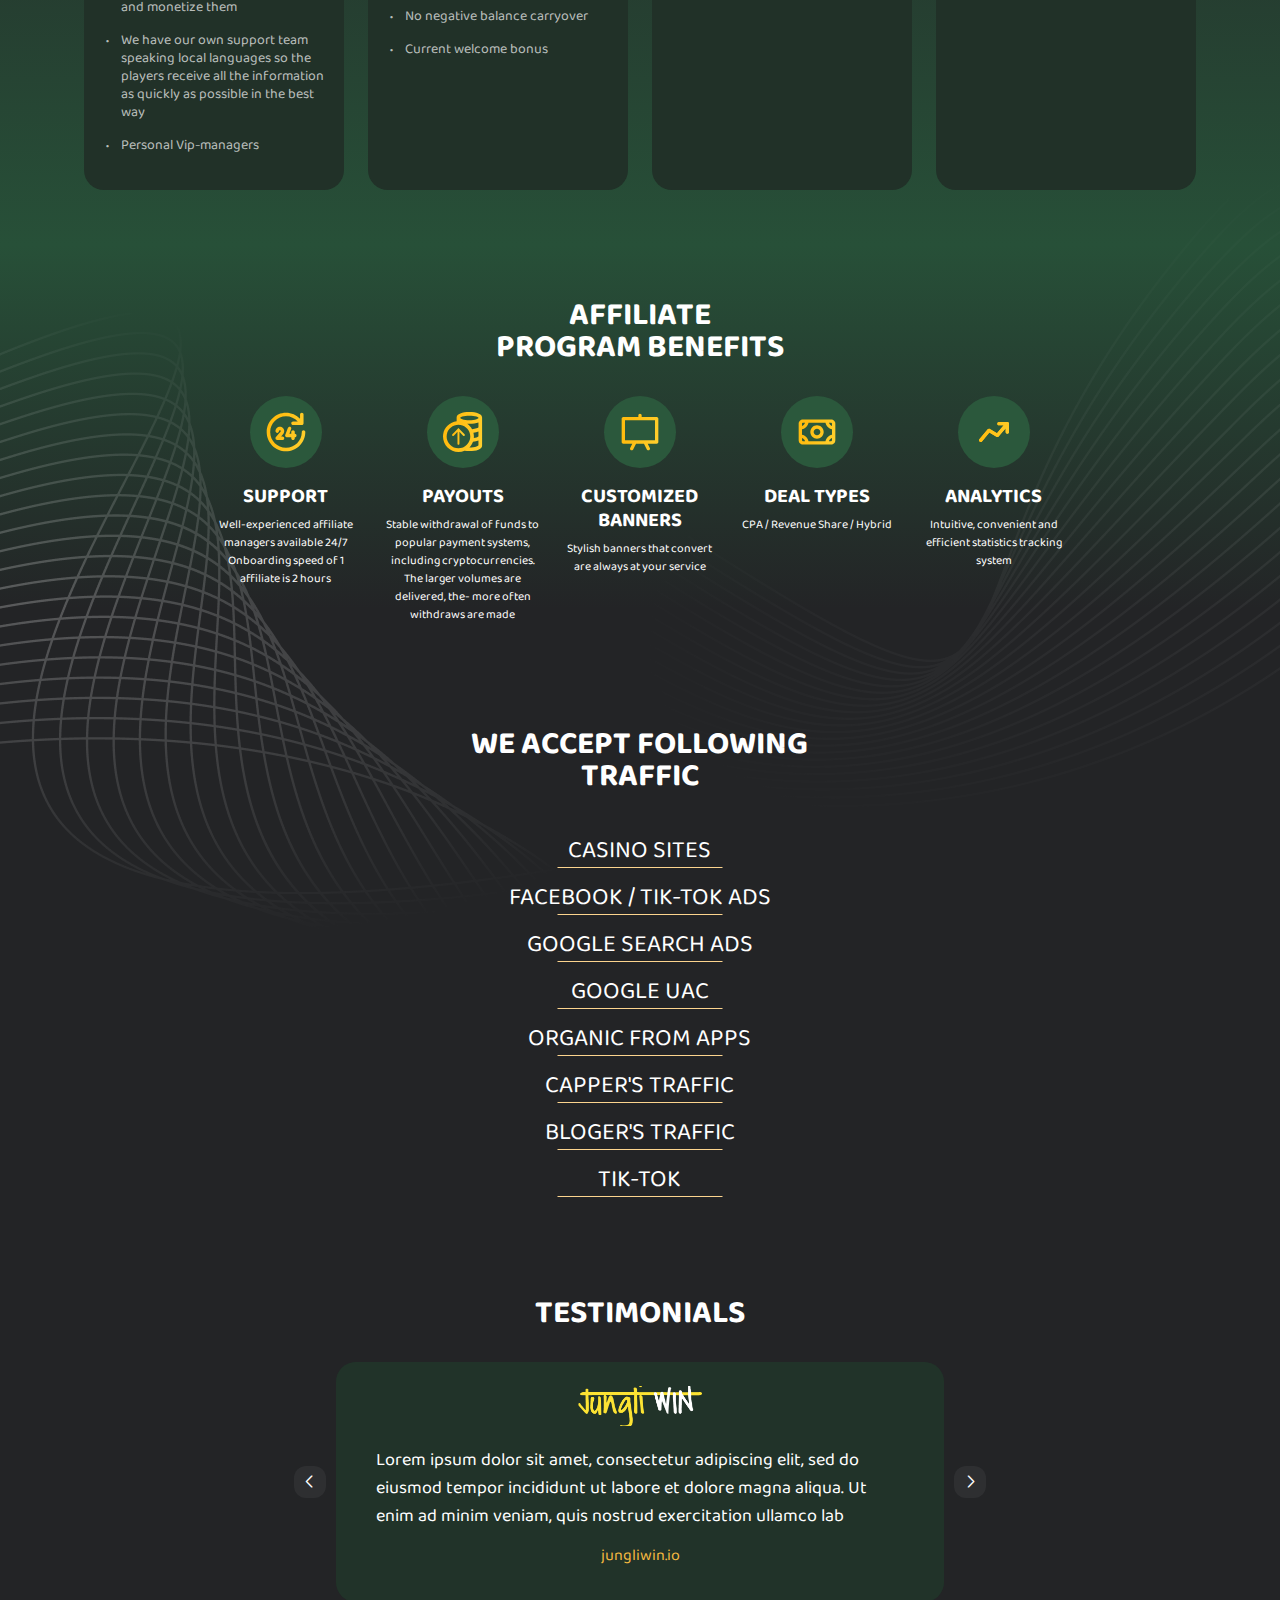
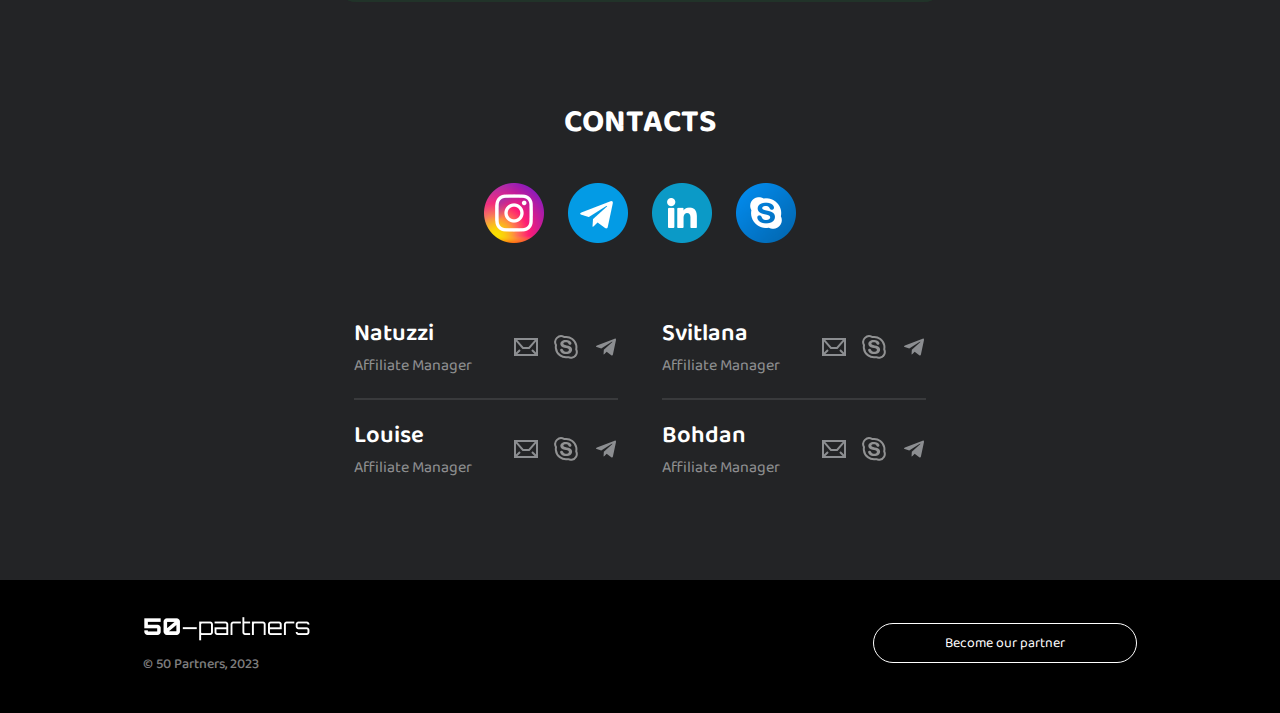
==== commit 23206e9d: "main page done" ====
--- a/index.html
+++ b/index.html
@@ -429,14 +429,14 @@
           TRAFFIC
         </h2>
         <div class="traffic_content_wrapper">
-          <p class="traffic_content_item">CASINO SITES</p>
-          <p class="traffic_content_item">FACEBOOK / TIK-TOK ADS</p>
-          <p class="traffic_content_item">GOOGLE SEARCH ADS</p>
-          <p class="traffic_content_item">GOOGLE UAC</p>
-          <p class="traffic_content_item">ORGANIC FROM APPS</p>
-          <p class="traffic_content_item">CAPPER'S TRAFFIC</p>
-          <p class="traffic_content_item">BLOGER'S TRAFFIC</p>
-          <p class="traffic_content_item">TIK-TOK</p>
+          <a href="#" class="traffic_content_item">CASINO SITES</a>
+          <a href="#" class="traffic_content_item">FACEBOOK / TIK-TOK ADS</a>
+          <a href="#" class="traffic_content_item">GOOGLE SEARCH ADS</a>
+          <a href="#" class="traffic_content_item">GOOGLE UAC</a>
+          <a href="#" class="traffic_content_item">ORGANIC FROM APPS</a>
+          <a href="#" class="traffic_content_item">CAPPER'S TRAFFIC</a>
+          <a href="#" class="traffic_content_item">BLOGER'S TRAFFIC</a>
+          <a href="#" class="traffic_content_item">TIK-TOK</a>
         </div>
       </div>
     </section>
@@ -749,14 +749,6 @@
         <button class="footer_button main_button">Become our partner</button>
       </div>
     </footer>
-    <svg width="24" height="18" viewBox="0 0 24 18" fill="none" xmlns="http://www.w3.org/2000/svg">
-      <path
-        fill-rule="evenodd"
-        clip-rule="evenodd"
-        d="M3.2748 2H20.7252L14.5487 9H9.45127L3.2748 2ZM2 14.5858V3.5781L8.25016 10.6616L8.54873 11H9H15H15.4513L15.7498 10.6616L22 3.5781V14.5858L18.7071 11.2929L17.2929 12.7071L20.5858 16H3.41421L6.70711 12.7071L5.29289 11.2929L2 14.5858ZM2 0H0V2V16V18H2H22H24V16V2V0H22H2Z"
-        fill="#FFDC41"
-      />
-    </svg>
 
     <script src="js/script.js"></script>
     <!-- Swiper JS -->
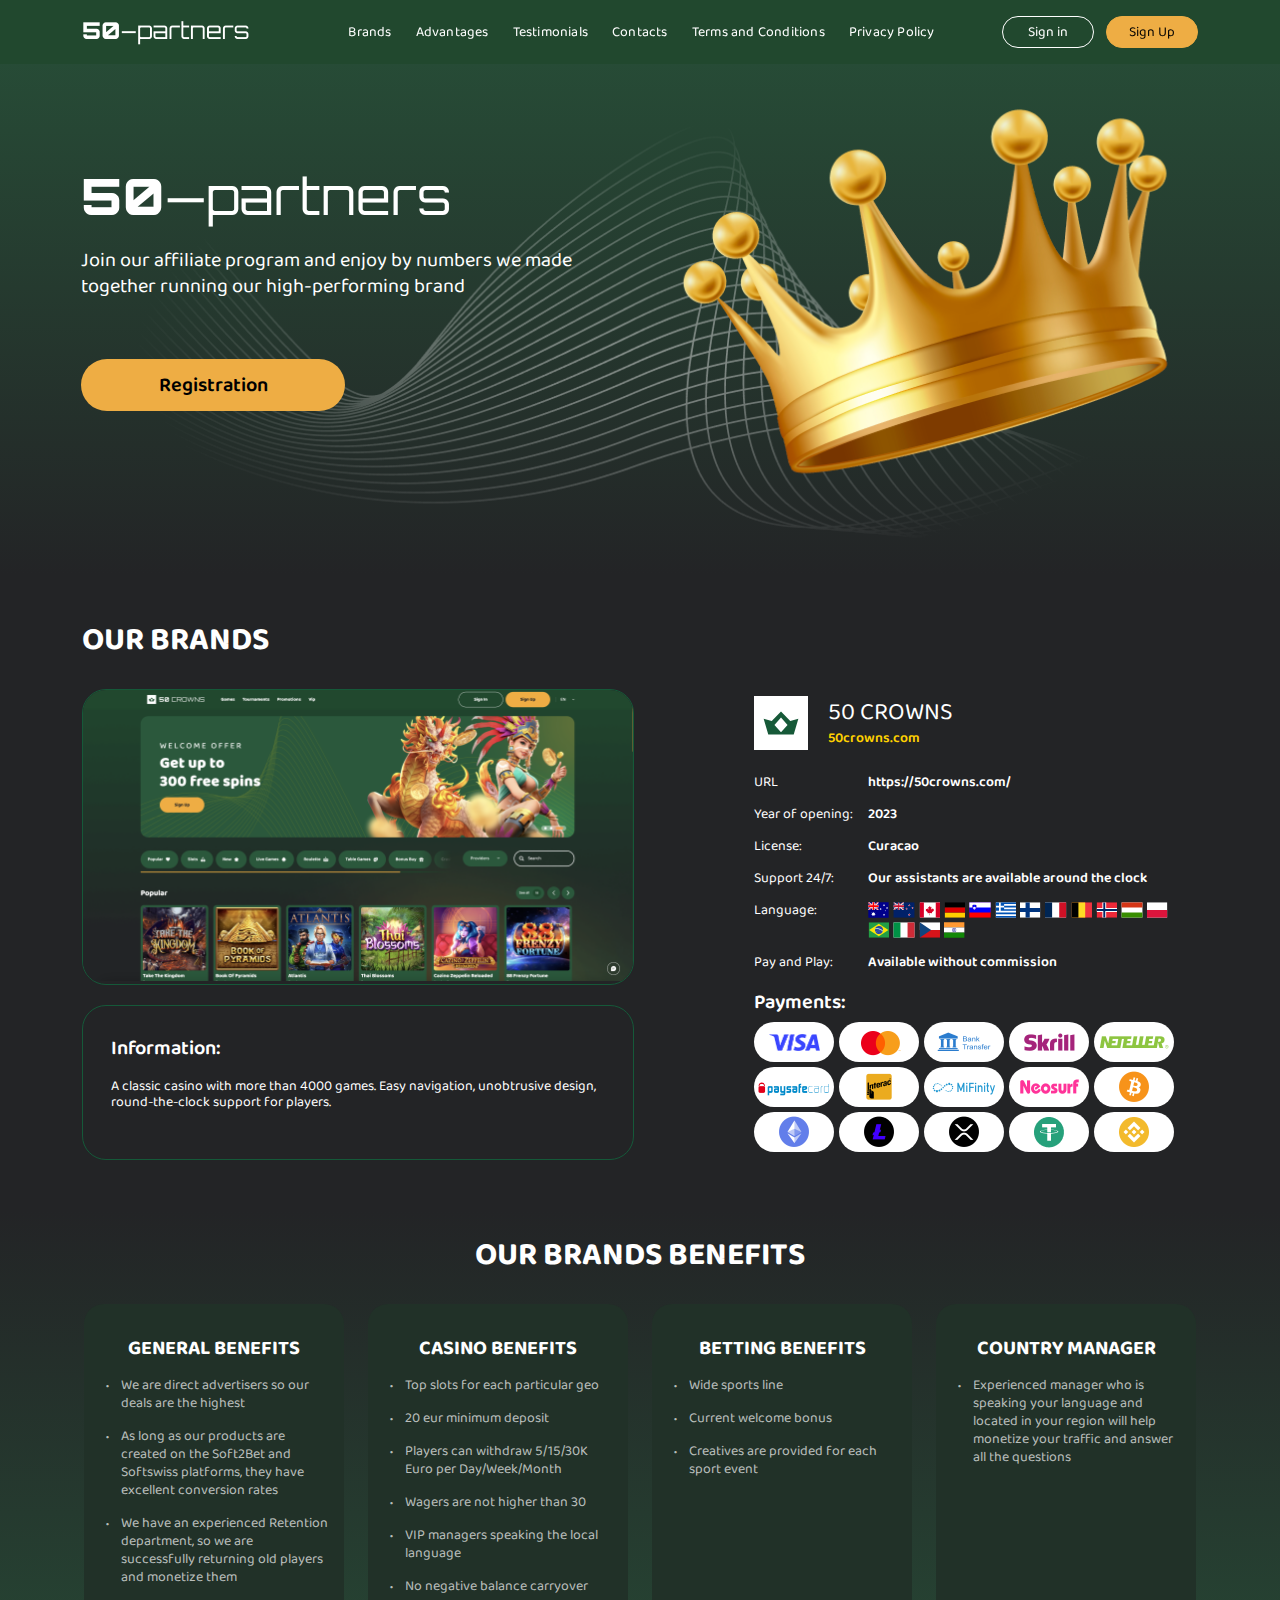
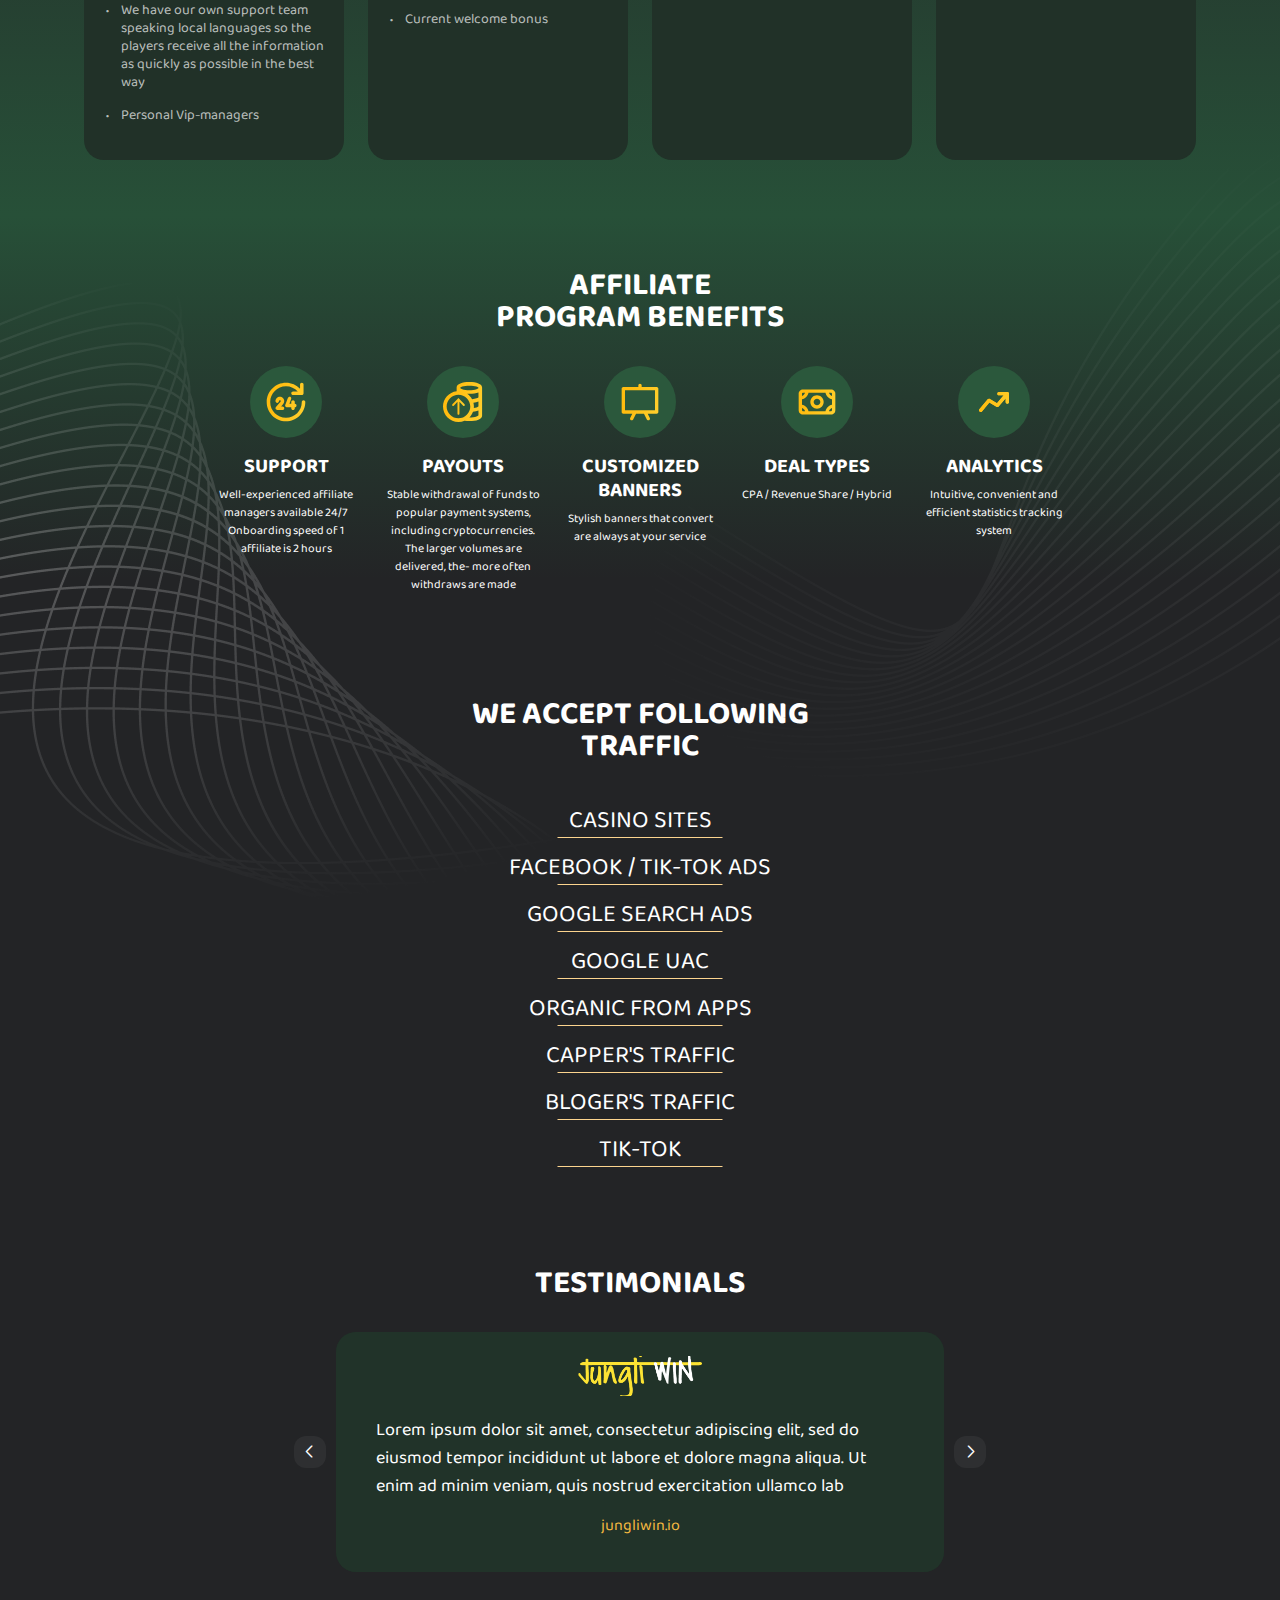
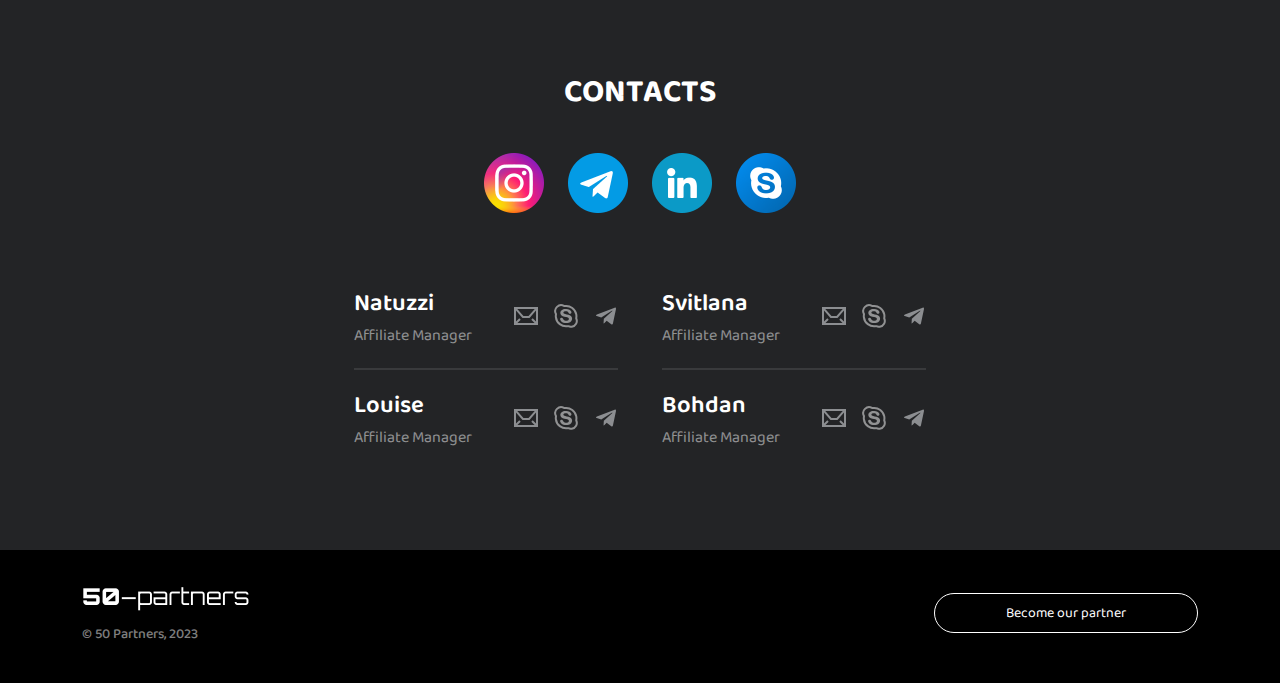
==== commit 3af588a3: "Hope ready" ====
--- a/index.html
+++ b/index.html
@@ -14,14 +14,14 @@
     <!-- Slider-swiper -->
     <link rel="stylesheet" href="https://cdn.jsdelivr.net/npm/swiper@9/swiper-bundle.min.css" />
     <!-- Slider-swiper -->
-    <title>50 CROWNS</title>
+    <title>50-partners</title>
     <link rel="stylesheet" href="css/index.css" />
   </head>
   <body>
     <header>
       <div class="header_wrapper mycontainer">
         <nav class="navbar">
-          <a href="#" class="logo_wrapper">
+          <a href="index.html" class="logo_wrapper">
             <img src="img/header/main-logo.png" alt="logo" class="main-logo" />
           </a>
 
@@ -30,8 +30,8 @@
             <li><p class="nav_elem" href="#" onclick="scrollToAdvantages()">Advantages</p></li>
             <li><p class="nav_elem" href="#" onclick="scrollToTestimonials()">Testimonials</p></li>
             <li><p class="nav_elem" href="#" onclick="scrollToContacts()">Contacts</p></li>
-            <li><p class="nav_elem" href="#">Terms and Conditions</p></li>
-            <li><p class="nav_elem" href="#">Privacy Policy</p></li>
+            <li><a class="nav_elem" href="terms-and-conditions.html">Terms and Conditions</a></li>
+            <li><a class="nav_elem" href="privacy-policy.html">Privacy Policy</a></li>
           </ul>
           <div class="header_button_pair">
             <button class="main_button">Sign in</button>
@@ -48,12 +48,18 @@
         <div class="popup" id="popup">
           <div class="popup_textblock" id="popupSlide">
             <ul class="navbar_menu_mobile">
-              <li><a class="nav_elem_mobile" href="#">Brands</a></li>
-              <li><a class="nav_elem_mobile" href="#">Advantages</a></li>
-              <li><a class="nav_elem_mobile" href="#">Testimonials</a></li>
-              <li><a class="nav_elem_mobile" href="#">Contacts</a></li>
-              <li><a class="nav_elem_mobile" href="#">Terms and Conditions</a></li>
-              <li><a class="nav_elem_mobile" href="#">Privacy Policy</a></li>
+              <li><p class="nav_elem_mobile" href="" onclick="scrollToBrands()">Brands</p></li>
+              <li>
+                <p class="nav_elem_mobile" href="" onclick="scrollToAdvantages()">Advantages</p>
+              </li>
+              <li>
+                <p class="nav_elem_mobile" href="" onclick="scrollToTestimonials()">Testimonials</p>
+              </li>
+              <li><p class="nav_elem_mobile" href="" onclick="scrollToContacts()">Contacts</p></li>
+              <li>
+                <a class="nav_elem_mobile" href="terms-and-conditions.html">Terms and Conditions</a>
+              </li>
+              <li><a class="nav_elem_mobile" href="privacy-policy.html">Privacy Policy</a></li>
               <div class="header_button_pair mob_menu_buttons">
                 <button class="main_button mob_menu_button button_background_change">
                   Sign in
@@ -272,7 +278,7 @@
       <div class="mycontainer benefints_container">
         <h2 class="middle_title our_brands_title">OUR BRANDS BENEFITS</h2>
         <div class="benefits_content">
-          <div class="benefits_content_pair">
+          <div class="benefits_content_pair left_pair">
             <div class="benefits_content_item">
               <p class="benefits_content_item_title">GENERAL BENEFITS</p>
               <ul class="benefits_content_item_text-list">
@@ -309,7 +315,7 @@
               </ul>
             </div>
           </div>
-          <div class="benefits_content_pair">
+          <div class="benefits_content_pair right_pair">
             <div class="benefits_content_item">
               <p class="benefits_content_item_title">BETTING BENEFITS</p>
               <ul class="benefits_content_item_text-list">
@@ -345,7 +351,7 @@
         class="affiliate-right-nest"
       />
       <div class="mycontainer affiliate_container">
-        <h2 class="middle_title">AFFILIATE<br />PROGRAM BENEFITS</h2>
+        <h2 class="middle_title affiliate_title">AFFILIATE<br />PROGRAM BENEFITS</h2>
         <div class="affiliate_content_wrapper">
           <div class="affiliate_group3">
             <div class="affiliate_content_item">
@@ -440,9 +446,10 @@
         </div>
       </div>
     </section>
+
     <section class="testimonials" id="testimonials">
       <div class="mycontainer">
-        <h2 class="middle_title">TESTIMONIALS</h2>
+        <h2 class="middle_title testimonials_title">TESTIMONIALS</h2>
       </div>
       <div class="testimonials_slider">
         <div class="swiper-button-prev"></div>
@@ -519,15 +526,21 @@
                 <p class="contacts_person_info_position">Affiliate Manager</p>
               </div>
               <div class="contacts_person_links">
-                <a href="" class="contact_person_link">
+                <p id="trythis" class="contact_person_link" data-clipboard-text="mail link">
                   <svg width="24" height="18" viewBox="0 0 24 18">
                     <path
                       d="M3.2748 2H20.7252L14.5487 9H9.45127L3.2748 2ZM2 14.5858V3.5781L8.25016 10.6616L8.54873 11H9H15H15.4513L15.7498 10.6616L22 3.5781V14.5858L18.7071 11.2929L17.2929 12.7071L20.5858 16H3.41421L6.70711 12.7071L5.29289 11.2929L2 14.5858ZM2 0H0V2V16V18H2H22H24V16V2V0H22H2Z"
                       fill="#8C8E91"
                     />
                   </svg>
-                </a>
-                <a href="" class="contact_person_link">
+                  <span class="copied_hidden">E-mail copied to clipboard!</span>
+                </p>
+                <p
+                  onclick=""
+                  id="trythis"
+                  class="contact_person_link"
+                  data-clipboard-text="Skype link"
+                >
                   <svg
                     width="24"
                     height="24"
@@ -551,8 +564,9 @@
                       stroke-width="2"
                     />
                   </svg>
-                </a>
-                <a href="" class="contact_person_link">
+                  <span class="copied_hidden">Skype copied to clipboard!</span>
+                </p>
+                <p id="trythis" class="contact_person_link" data-clipboard-text="Telegram link">
                   <svg
                     width="24"
                     height="24"
@@ -565,7 +579,8 @@
                       fill="#8C8E91"
                     />
                   </svg>
-                </a>
+                  <span class="copied_hidden">Telegram copied to clipboard!</span>
+                </p>
               </div>
             </div>
             <div class="contacts_person underline-add">
@@ -574,15 +589,21 @@
                 <p class="contacts_person_info_position">Affiliate Manager</p>
               </div>
               <div class="contacts_person_links">
-                <a href="" class="contact_person_link">
+                <p id="trythis" class="contact_person_link" data-clipboard-text="mail link">
                   <svg width="24" height="18" viewBox="0 0 24 18">
                     <path
                       d="M3.2748 2H20.7252L14.5487 9H9.45127L3.2748 2ZM2 14.5858V3.5781L8.25016 10.6616L8.54873 11H9H15H15.4513L15.7498 10.6616L22 3.5781V14.5858L18.7071 11.2929L17.2929 12.7071L20.5858 16H3.41421L6.70711 12.7071L5.29289 11.2929L2 14.5858ZM2 0H0V2V16V18H2H22H24V16V2V0H22H2Z"
                       fill="#8C8E91"
                     />
                   </svg>
-                </a>
-                <a href="" class="contact_person_link">
+                  <span class="copied_hidden">E-mail copied to clipboard!</span>
+                </p>
+                <p
+                  onclick=""
+                  id="trythis"
+                  class="contact_person_link"
+                  data-clipboard-text="Skype link"
+                >
                   <svg
                     width="24"
                     height="24"
@@ -606,8 +627,9 @@
                       stroke-width="2"
                     />
                   </svg>
-                </a>
-                <a href="" class="contact_person_link">
+                  <span class="copied_hidden">Skype copied to clipboard!</span>
+                </p>
+                <p id="trythis" class="contact_person_link" data-clipboard-text="Telegram link">
                   <svg
                     width="24"
                     height="24"
@@ -620,7 +642,8 @@
                       fill="#8C8E91"
                     />
                   </svg>
-                </a>
+                  <span class="copied_hidden">Telegram copied to clipboard!</span>
+                </p>
               </div>
             </div>
           </div>
@@ -631,15 +654,21 @@
                 <p class="contacts_person_info_position">Affiliate Manager</p>
               </div>
               <div class="contacts_person_links">
-                <a href="" class="contact_person_link">
+                <p id="trythis" class="contact_person_link" data-clipboard-text="mail link">
                   <svg width="24" height="18" viewBox="0 0 24 18">
                     <path
                       d="M3.2748 2H20.7252L14.5487 9H9.45127L3.2748 2ZM2 14.5858V3.5781L8.25016 10.6616L8.54873 11H9H15H15.4513L15.7498 10.6616L22 3.5781V14.5858L18.7071 11.2929L17.2929 12.7071L20.5858 16H3.41421L6.70711 12.7071L5.29289 11.2929L2 14.5858ZM2 0H0V2V16V18H2H22H24V16V2V0H22H2Z"
                       fill="#8C8E91"
                     />
                   </svg>
-                </a>
-                <a href="" class="contact_person_link">
+                  <span class="copied_hidden">E-mail copied to clipboard!</span>
+                </p>
+                <p
+                  onclick=""
+                  id="trythis"
+                  class="contact_person_link"
+                  data-clipboard-text="Skype link"
+                >
                   <svg
                     width="24"
                     height="24"
@@ -663,8 +692,9 @@
                       stroke-width="2"
                     />
                   </svg>
-                </a>
-                <a href="" class="contact_person_link">
+                  <span class="copied_hidden">Skype copied to clipboard!</span>
+                </p>
+                <p id="trythis" class="contact_person_link" data-clipboard-text="Telegram link">
                   <svg
                     width="24"
                     height="24"
@@ -677,7 +707,8 @@
                       fill="#8C8E91"
                     />
                   </svg>
-                </a>
+                  <span class="copied_hidden">Telegram copied to clipboard!</span>
+                </p>
               </div>
             </div>
             <div class="contacts_person">
@@ -686,15 +717,21 @@
                 <p class="contacts_person_info_position">Affiliate Manager</p>
               </div>
               <div class="contacts_person_links">
-                <a href="" class="contact_person_link">
+                <p id="trythis" class="contact_person_link" data-clipboard-text="mail link">
                   <svg width="24" height="18" viewBox="0 0 24 18">
                     <path
                       d="M3.2748 2H20.7252L14.5487 9H9.45127L3.2748 2ZM2 14.5858V3.5781L8.25016 10.6616L8.54873 11H9H15H15.4513L15.7498 10.6616L22 3.5781V14.5858L18.7071 11.2929L17.2929 12.7071L20.5858 16H3.41421L6.70711 12.7071L5.29289 11.2929L2 14.5858ZM2 0H0V2V16V18H2H22H24V16V2V0H22H2Z"
                       fill="#8C8E91"
                     />
                   </svg>
-                </a>
-                <a href="" class="contact_person_link">
+                  <span class="copied_hidden">E-mail copied to clipboard!</span>
+                </p>
+                <p
+                  onclick=""
+                  id="trythis"
+                  class="contact_person_link"
+                  data-clipboard-text="Skype link"
+                >
                   <svg
                     width="24"
                     height="24"
@@ -718,8 +755,9 @@
                       stroke-width="2"
                     />
                   </svg>
-                </a>
-                <a href="" class="contact_person_link">
+                  <span class="copied_hidden">Skype copied to clipboard!</span>
+                </p>
+                <p id="trythis" class="contact_person_link" data-clipboard-text="Telegram link">
                   <svg
                     width="24"
                     height="24"
@@ -732,7 +770,8 @@
                       fill="#8C8E91"
                     />
                   </svg>
-                </a>
+                  <span class="copied_hidden">Telegram copied to clipboard!</span>
+                </p>
               </div>
             </div>
           </div>
--- a/css/index.css
+++ b/css/index.css
@@ -8,3 +8,4 @@
 @import url(testimonials.css);
 @import url(contact.css);
 @import url(footer.css);
+@import url(terms-policies.css);
